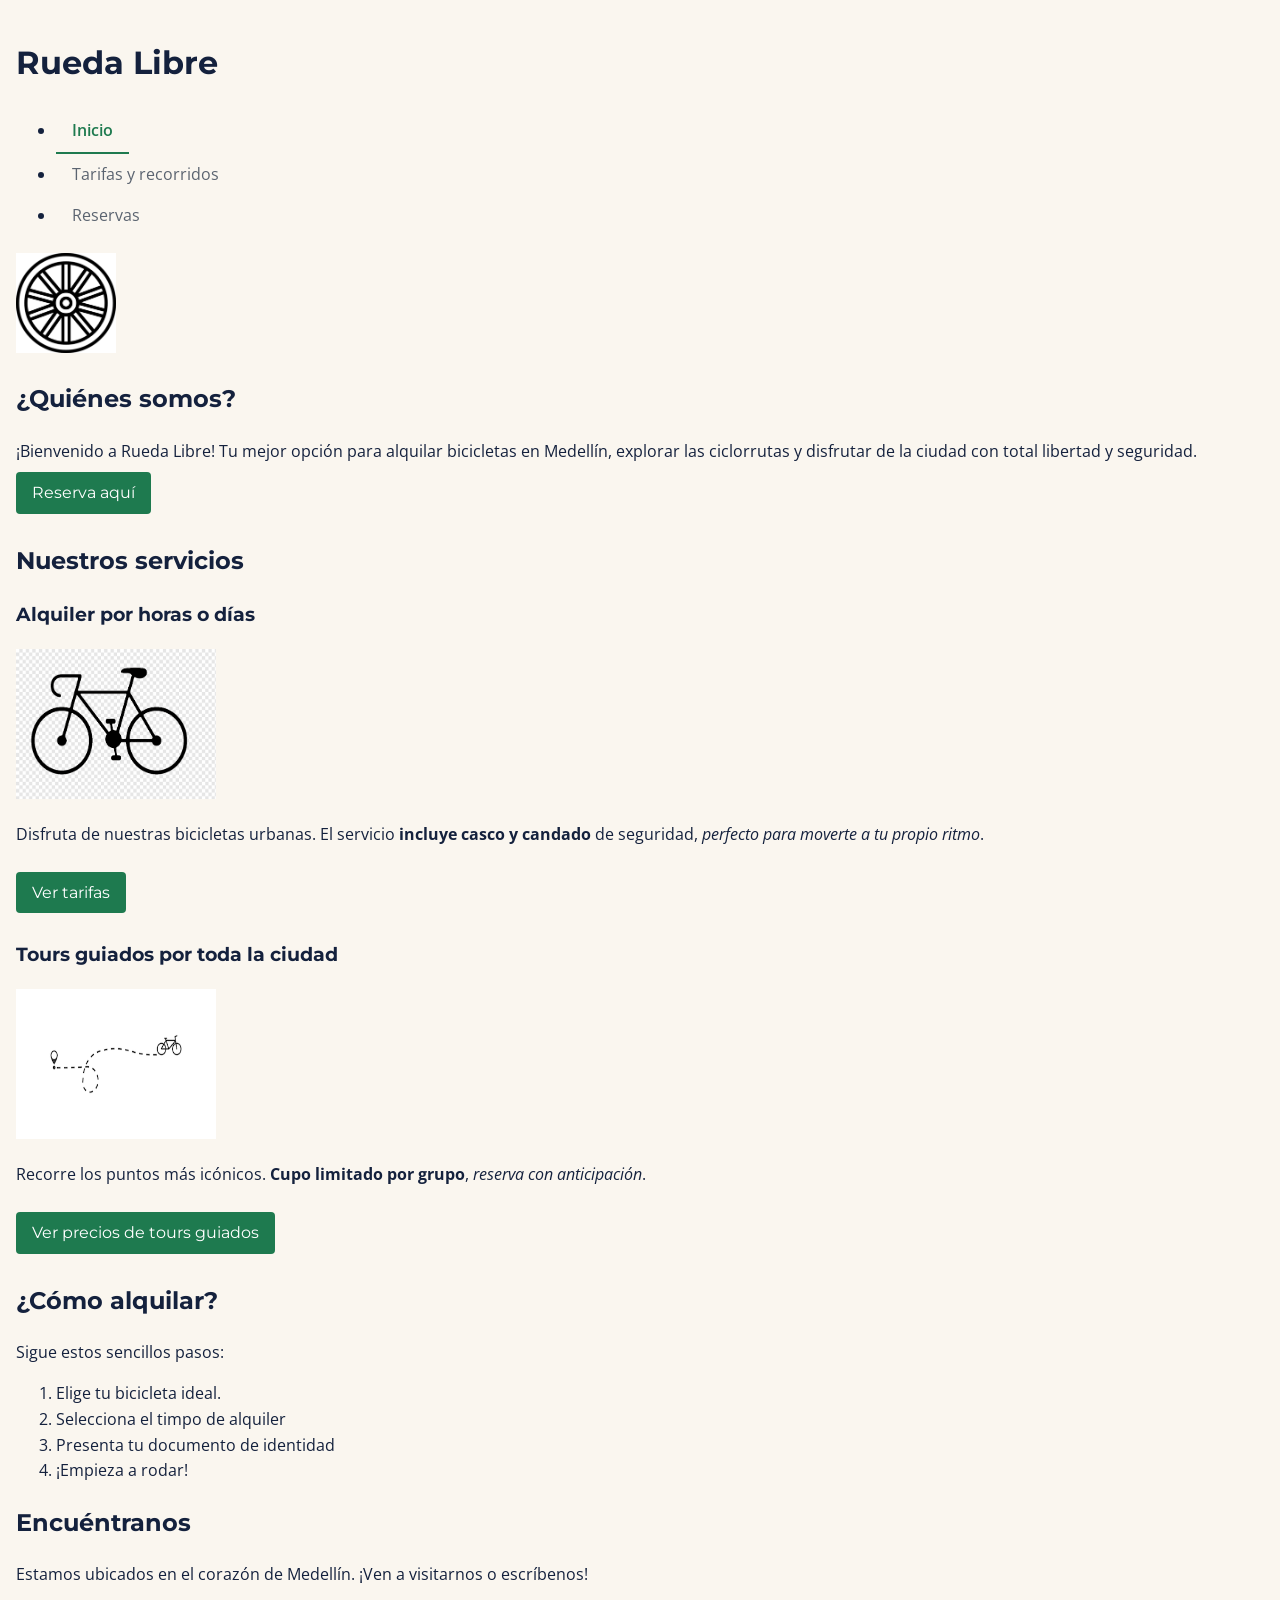
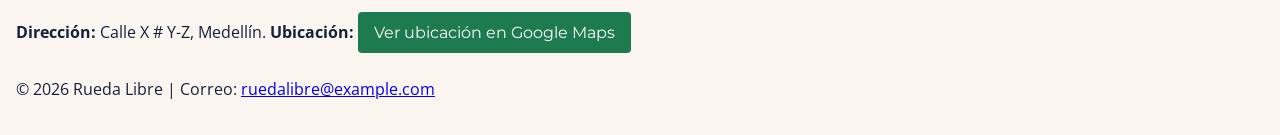
==== index.html @ a54a2e67 "Mini-Reto 10 finalizado: menú activo, botones CTA y accesibilidad por teclado" ====
<!DOCTYPE html>
<html lang="es">
<head>
    <meta charset="UTF-8">
    <meta name="viewport" content="width=device-width, initial-scale=1.0">
    <link rel="icon" type="image/png" href="img/logo.png">
    <title>Rueda Libre | Alquiler de bicicletas en Medellín</title>
    <!-- Google Fonts preconnect -->
<link rel="preconnect" href="https://fonts.googleapis.com">
<link rel="preconnect" href="https://fonts.gstatic.com" crossorigin>
<!-- Importación de Montserrat (700) y Open Sans (400, 600) -->
<link href="https://fonts.googleapis.com/css2?family=Montserrat:wght@700&family=Open+Sans:wght@400;600&display=swap" rel="stylesheet">
<link rel="stylesheet" href="css/styles.css">
</head>
<body>
    <header> 
    <h1>Rueda Libre</h1>
        <nav> 
            <ul id="menu">
                <li><a href="index.html" class="activo">Inicio</a></li>
                <li><a href="paginas/tarifas.html">Tarifas y recorridos</a></li>
                <li><a href="paginas/reservas.html">Reservas</a></li>   
            </ul>
        </nav>
    <img src="img/logo.png" alt="Logo de Rueda 
    Libre" width="100" height="100">
    </header>
    <main>
        <section>
        <h2> ¿Quiénes somos?
        </h2>
    <p>¡Bienvenido a Rueda Libre! Tu mejor opción para
        alquilar bicicletas en Medellín, explorar las 
        ciclorrutas y disfrutar de la ciudad con total 
        libertad y seguridad. <a href="paginas/reservas.html" 
        class="btn-cta">Reserva aquí</a>
    </p>
        </section>
    <section>   
        <h2>   
        Nuestros servicios
        </h2>
        <article>
            <h3>Alquiler por horas o días</h3>
            <img src="img/bici.png" alt="Bicicleta de 
        alquiler minimalista" width="200" height="150">
            <p>Disfruta de nuestras bicicletas urbanas. El servicio <strong>
                incluye casco y candado</strong> de seguridad, <em>perfecto 
                para moverte a tu propio ritmo</em>.</p> 
                <a href="paginas/tarifas.html" class="btn-cta">
                    Ver tarifas</a>
        </article>
        <article>
            <h3>Tours guiados por toda la ciudad</h3>
            <img src="img/ruta.png" alt="Tour guiado por 
            Medellín" width="200" height="150">
            <p>Recorre los puntos más icónicos. <strong>Cupo limitado por 
                grupo</strong>, <em>reserva con anticipación</em>.</p>
                <a href="paginas/tarifas.html#recorridos" class="btn-cta">
                    Ver precios de tours guiados</a>
        </article>

    </section>
    <section>
        <h2>¿Cómo alquilar?</h2>
        <p>Sigue estos sencillos pasos:</p>
        <ol>
            <li>Elige tu bicicleta ideal.</li>
            <li>Selecciona el timpo de alquiler</li>
            <li>Presenta tu documento de identidad</li>
            <li>¡Empieza a rodar!</li>
        </ol>        
          
    </section>
    <section id="encuentranos">
        <h2>Encuéntranos</h2>
        <p>Estamos ubicados en el corazón de Medellín.
             ¡Ven a visitarnos o escríbenos!</p>
            <p> 
                <strong>Dirección:</strong> Calle X # Y-Z, Medellín. 
                <strong>Ubicación:</strong>
                <a href ="https://maps.google.com" target="_blank"
                 rel="noopener noreferrer" class="btn-cta">
                Ver ubicación en Google Maps
                </a>
            </p>
               
    </section>
    </main>
        <footer>
    <p>&copy; 2026 Rueda Libre | Correo: <a href="mailto:ruedalibre@example.com">
        ruedalibre@example.com</a></p>
</footer>
    </body>

</html>
---- css/styles.css ----
/* ========================================== */
/* VARIABLES GLOBALES Y PALETA DE MARCA       */
/* ========================================== */
:root {
    /* 1. Colores oficiales de la marca */ 
    --color-verde: #1E7A4F;
    --color-naranja: #F39A2B;
    --color-azul: #14213D;
    --color-crema: #FAF6EF;
    --color-gris: #5B6470;

    /* 2. Tipografías con fuentes de respaldo */
    --font-titulo: 'Montserrat', sans-serif;
    --font-texto: 'Open Sans', sans-serif;

    /* 3. Escala de espaciado en rem */
    --espacio-sm: 0.5rem;   /* 8px aprox */
    --espacio-md: 1rem;     /* 16px aprox */
    --espacio-lg: 2rem;     /* 32px aprox */
} 

/* ========================================== */
/* ESTILOS BASE Y HERENCIA                    */
/* ========================================== */

body {
    background-color: var(--color-crema);
    color: var(--color-azul);
    font-family: var(--font-texto);
    margin: 0;
    padding: var(--espacio-md);
    line-height: 1.6;
}

/* Selector agrupado para aplicar la fuente de títulos a todos los encabezados */
h1, h2, h3, h4, h5, h6 {
    font-family: var(--font-titulo);
    color: var(--color-azul);
}

#menu a {
    color: var(--color-gris);
    text-decoration: none;
    padding: var(--espacio-sm) var(--espacio-md);
    display: inline-block;
    transition: color 0.3s ease;
}

#menu a.activo {
    color: var(--color-verde);
    font-weight: 600;
    border-bottom: 2px solid var(--color-verde);
} 

#menu a:hover,
#menu a:focus {
    color: var(--color-verde);
    outline: none; 
    text-decoration: underline;
}

#menu a:focus {
    background-color: rgba(30, 122, 79, 0.1); /* Sutil fondo verde translúcido */
    border-radius: 4px;
}

.btn-cta {
    background-color: var(--color-verde);
    color: #FFFFFF;
    padding: var(--espacio-sm) var(--espacio-md);
    border-radius: 4px;
    display: inline-block;
    text-decoration: none;
    font-family: var(--font-titulo);
    transition: background-color 0.3s ease;
    margin-top: var(--espacio-sm);
    margin-bottom: var(--espacio-sm);
}

.btn-cta:hover,
.btn-cta:focus {
    background-color: #155d3c; /* Tono más oscuro aprobado por contraste */
    outline: 3px solid var(--color-naranja); /* Indicador de foco claro para accesibilidad */
}

input:focus,
select:focus,
textarea:focus {
    outline: 3px solid var(--color-verde);
    background-color: #FFFFFF;
    border-color: var(--color-verde);
}
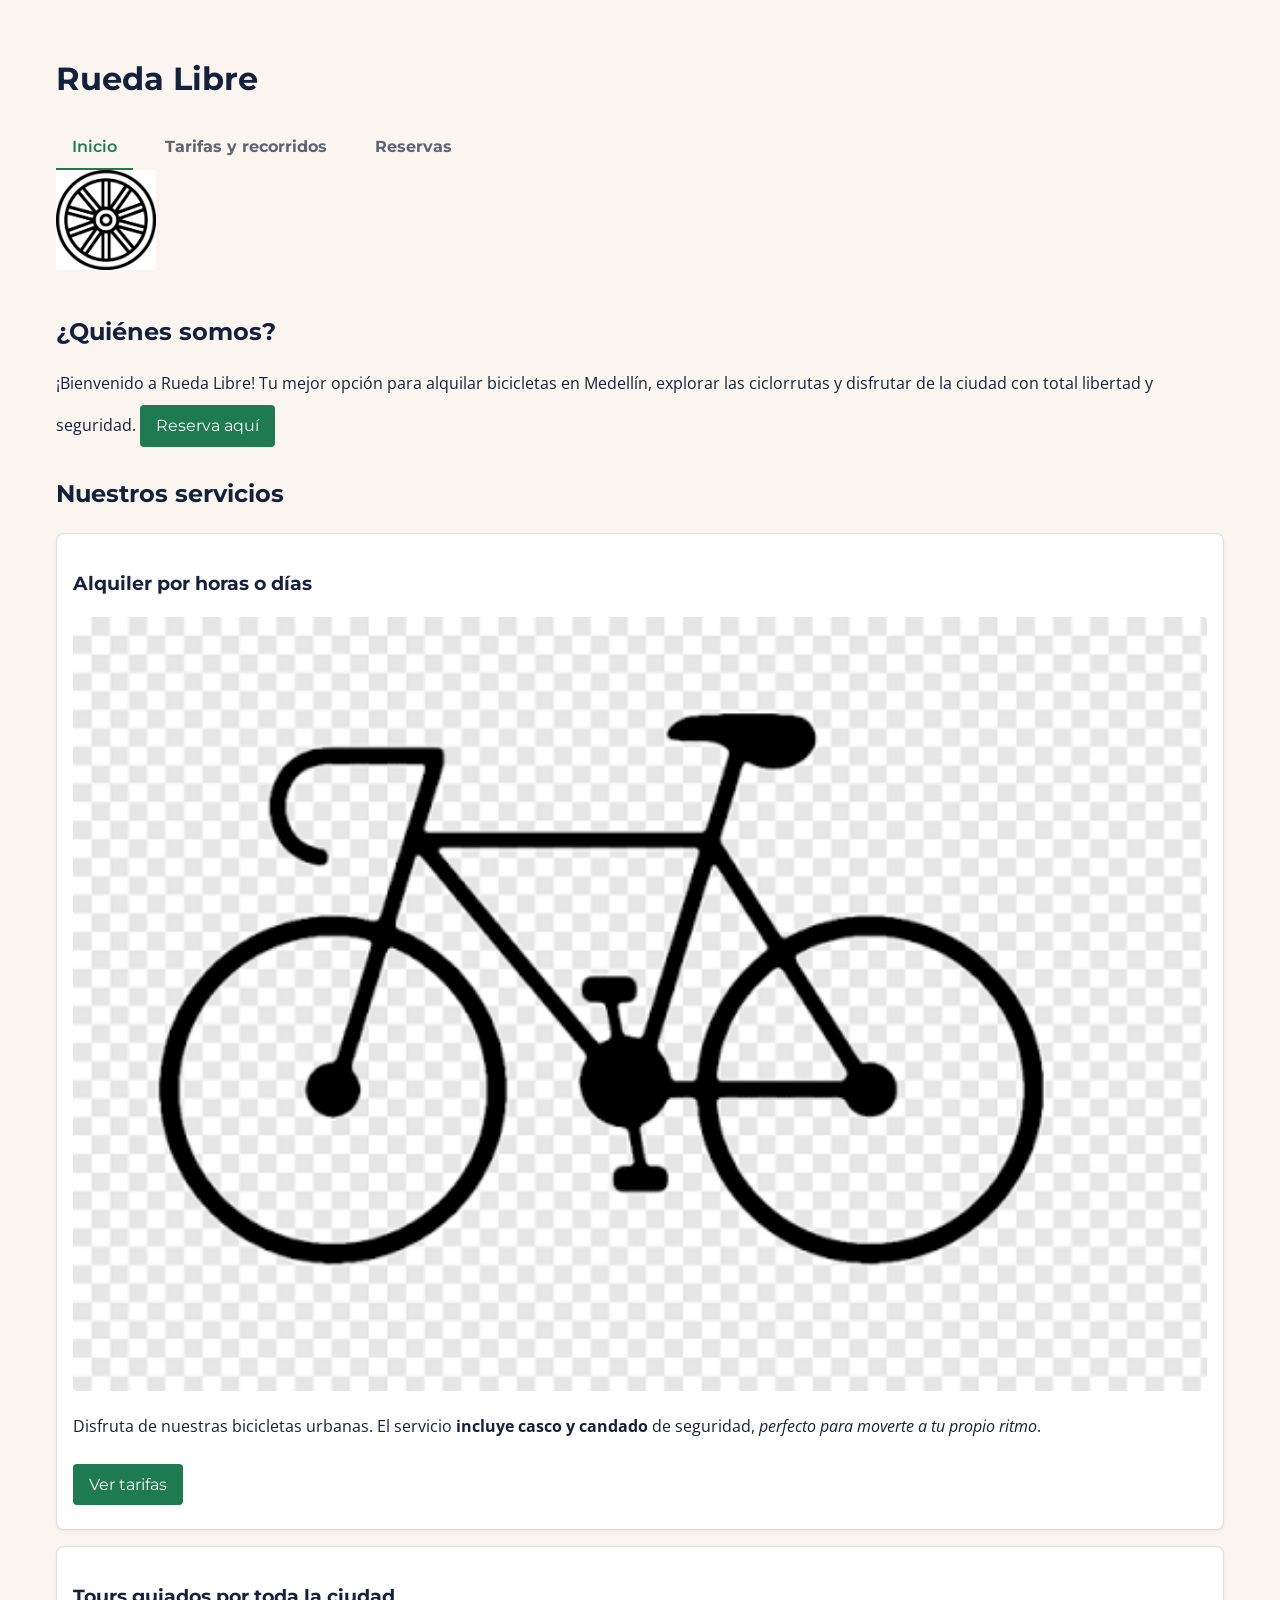
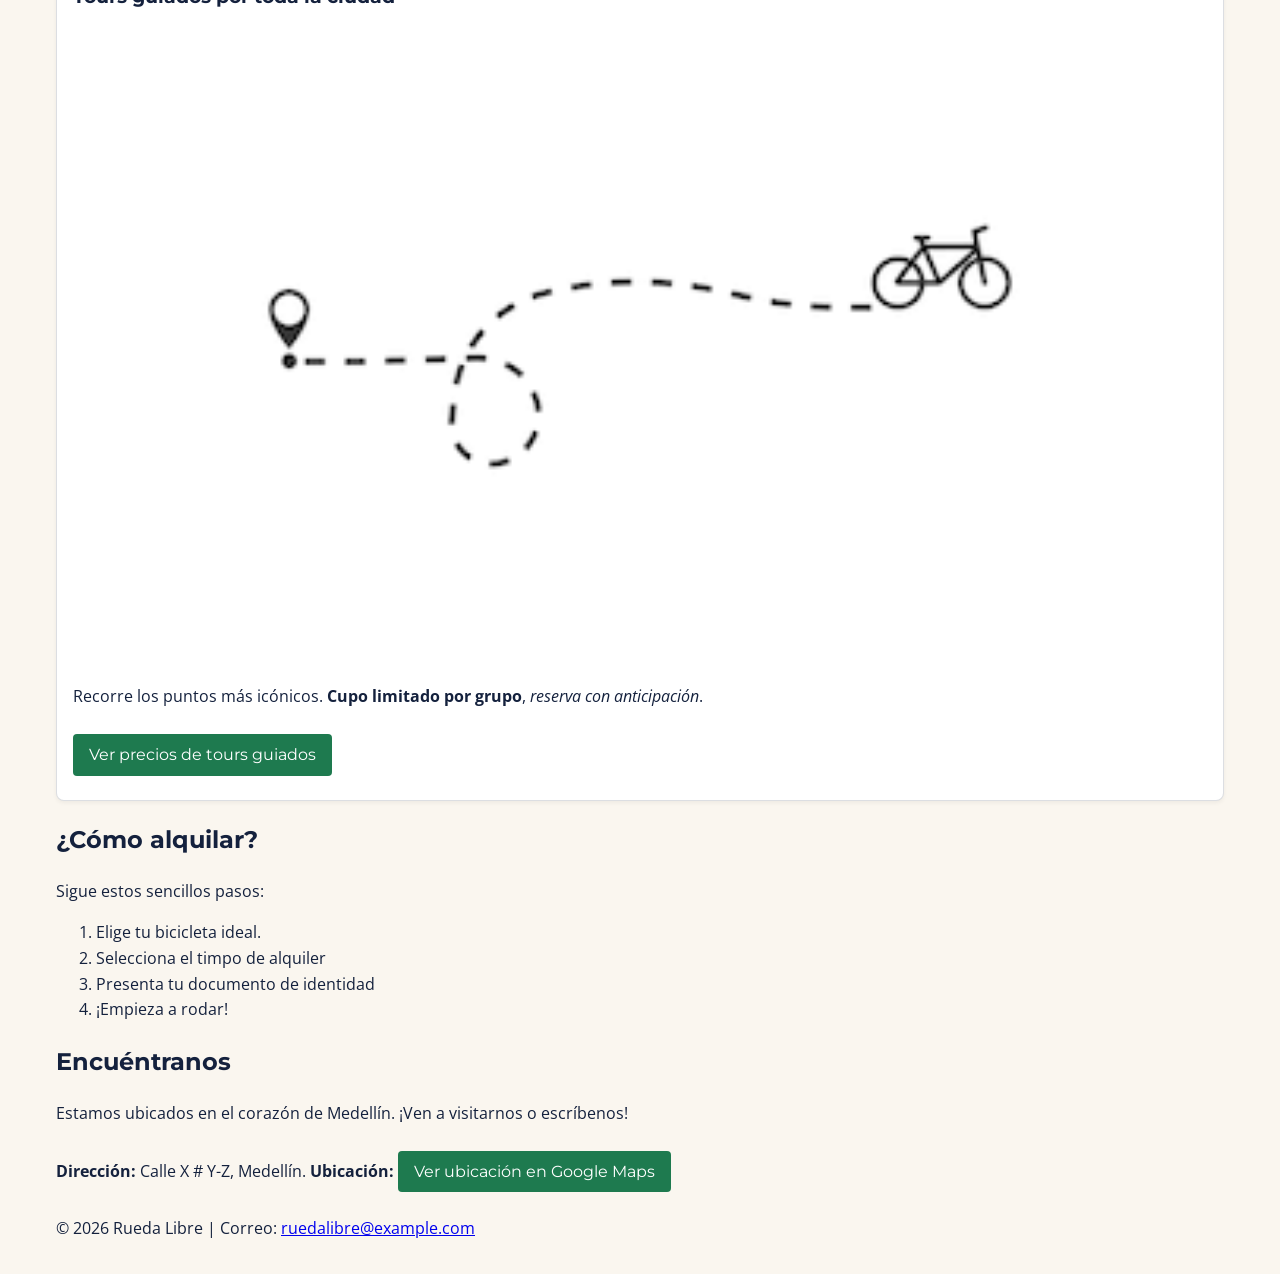
==== commit cf4349fc: "Finalizar Mini-Reto 11: box-sizing, tarjetas, tablas, formulario y menú" ====
--- a/index.html
+++ b/index.html
@@ -22,9 +22,11 @@
                 <li><a href="paginas/reservas.html">Reservas</a></li>   
             </ul>
         </nav>
+
     <img src="img/logo.png" alt="Logo de Rueda 
     Libre" width="100" height="100">
     </header>
+    
     <main>
         <section>
         <h2> ¿Quiénes somos?
@@ -35,12 +37,13 @@
         libertad y seguridad. <a href="paginas/reservas.html" 
         class="btn-cta">Reserva aquí</a>
     </p>
-        </section>
-    <section>   
+       </section>
+    
+       <section>   
         <h2>   
         Nuestros servicios
         </h2>
-        <article>
+        <article class="tarjeta-servicio">
             <h3>Alquiler por horas o días</h3>
             <img src="img/bici.png" alt="Bicicleta de 
         alquiler minimalista" width="200" height="150">
@@ -50,7 +53,8 @@
                 <a href="paginas/tarifas.html" class="btn-cta">
                     Ver tarifas</a>
         </article>
-        <article>
+        
+        <article class="tarjeta-servicio">
             <h3>Tours guiados por toda la ciudad</h3>
             <img src="img/ruta.png" alt="Tour guiado por 
             Medellín" width="200" height="150">
--- a/css/styles.css
+++ b/css/styles.css
@@ -1,6 +1,4 @@
-/* ========================================== */
-/* VARIABLES GLOBALES Y PALETA DE MARCA       */
-/* ========================================== */
+
 :root {
     /* 1. Colores oficiales de la marca */ 
     --color-verde: #1E7A4F;
@@ -23,6 +21,27 @@
 /* ESTILOS BASE Y HERENCIA                    */
 /* ========================================== */
 
+*, *::before, *::after {
+    box-sizing: border-box;
+}
+
+
+header, 
+main, 
+footer {
+    max-width: 75rem;       /* Ancho máximo de 1200px */
+    margin-left: auto;      /* Margen automático a la izquierda */
+    margin-right: auto;     /* Margen automático a la derecha */
+    padding-left: var(--espacio-md);
+    padding-right: var(--espacio-md);
+}
+
+header {
+
+    padding-top: var(--espacio-md);
+    padding-bottom: var(--espacio-md);
+}
+
 body {
     background-color: var(--color-crema);
     color: var(--color-azul);
@@ -32,6 +51,21 @@
     line-height: 1.6;
 }
 
+nav ul {
+    list-style: none;     /* Elimina los puntos o viñetas de la lista */
+    padding: 0;           /* Remueve el relleno predeterminado del navegador */
+    margin: 0;            /* Remueve los márgenes predeterminados */
+    display: flex;        /* Convierte el contenedor en una caja flexible (en fila) */
+    gap: var(--espacio-md); /* Crea una separación automática y limpia entre cada opción */
+}
+
+nav a {
+    text-decoration: none; /* Elimina la línea subrayada de los enlaces */
+    color: var(--color-principal); /* Usa el color principal de la marca */
+    font-family: var(--font-titulo);
+    font-weight: bold;
+}
+
 /* Selector agrupado para aplicar la fuente de títulos a todos los encabezados */
 h1, h2, h3, h4, h5, h6 {
     font-family: var(--font-titulo);
@@ -64,6 +98,81 @@
     border-radius: 4px;
 }
 
+.tarjeta-servicio {
+    background-color: #FFFFFF;
+    border: 1px solid rgba(20, 33, 61, 0.15);
+    border-radius: 8px;
+    padding: var(--espacio-md);
+    margin-bottom: var(--espacio-md);
+    box-shadow: 0 2px 4px rgba(0, 0, 0, 0.05);
+
+}
+
+.tarjeta-servicio img {
+    width: 100%;
+    height: auto;
+    border-radius: 4px;
+}
+
+table {
+    width: 100%;
+    border-collapse: collapse; 
+    margin-top: var(--espacio-md);
+    margin-bottom: var(--espacio-md);
+}
+
+th, td {
+    padding: var(--espacio-sm) var(--espacio-md); /* Relleno interno para que el texto no respire pegado */
+    border: 1px solid rgba(20, 33, 61, 0.2); /* Borde sutil y elegante en cada celda */
+    text-align: left; /* Alinea el texto a la izquierda para facilitar la lectura */
+}
+
+th {
+    background-color: var(--color-verde); /* Fondo con el color institucional de la marca */
+    color: #FFFFFF; /* Texto blanco para garantizar un contraste perfecto y accesible */
+    font-family: var(--font-titulo); /* Usa la tipografía de títulos */
+}
+
+.grupo-formulario, 
+form div {
+    margin-bottom: var(--espacio-md);
+}
+
+label {
+    display: block;
+    margin-bottom: var(--espacio-sm);
+    font-family: var(--font-titulo);
+    font-weight: bold;
+    color: var(--color-gris);
+}
+
+input[type="text"],
+input[type="email"],
+input[type="date"],
+input[type="tel"],
+select,
+textarea {
+    width: 100%;
+    padding: var(--espacio-sm);
+    border: 1px solid rgba(20, 33, 61, 0.2);
+    border-radius: 4px;
+    font-family: inherit;
+    font-size: 1rem;
+    background-color: #FFFFFF;
+}
+
+form button,
+form input[type="submit"] {
+    padding: var(--espacio-md) var(--espacio-lg);
+    background-color: var(--color-verde);
+    color: #FFFFFF;
+    border: none;
+    border-radius: 4px;
+    cursor: pointer;
+    font-size: 1rem;
+    font-family: var(--font-titulo);
+}
+
 .btn-cta {
     background-color: var(--color-verde);
     color: #FFFFFF;
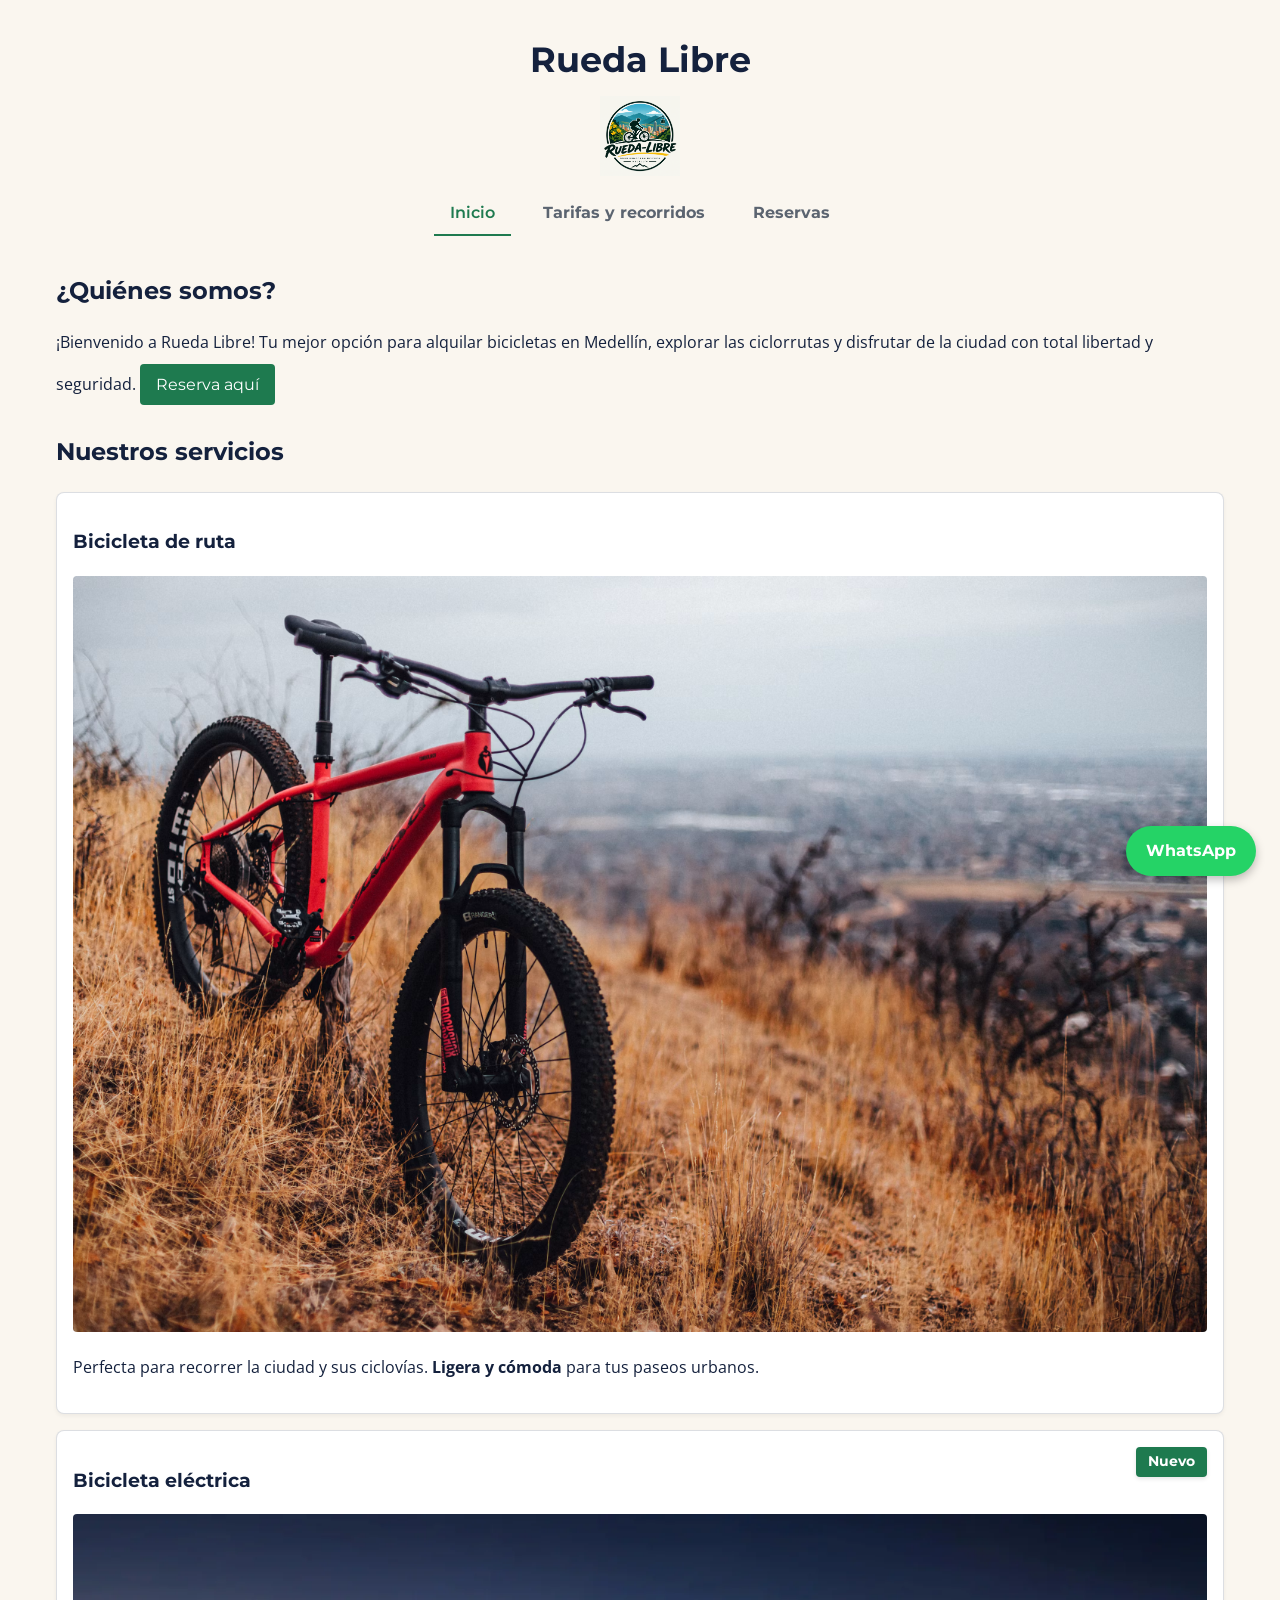
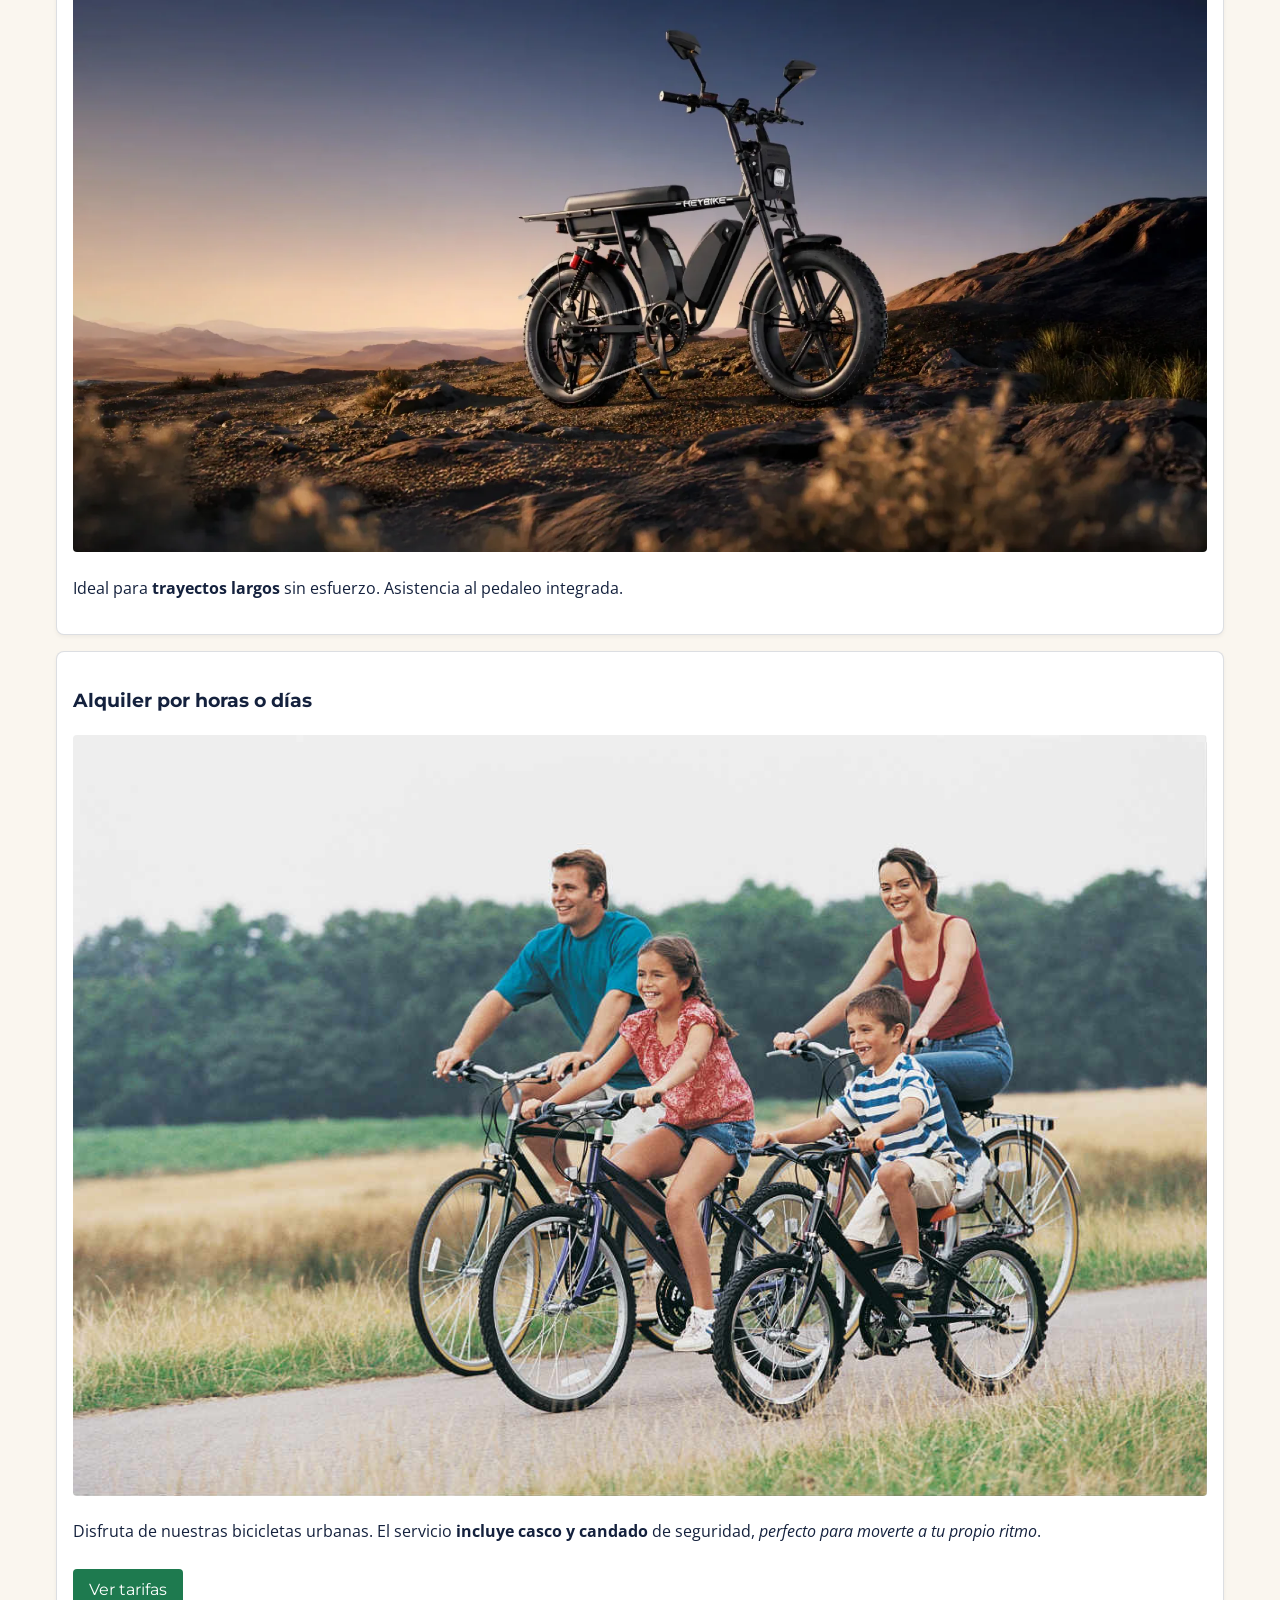
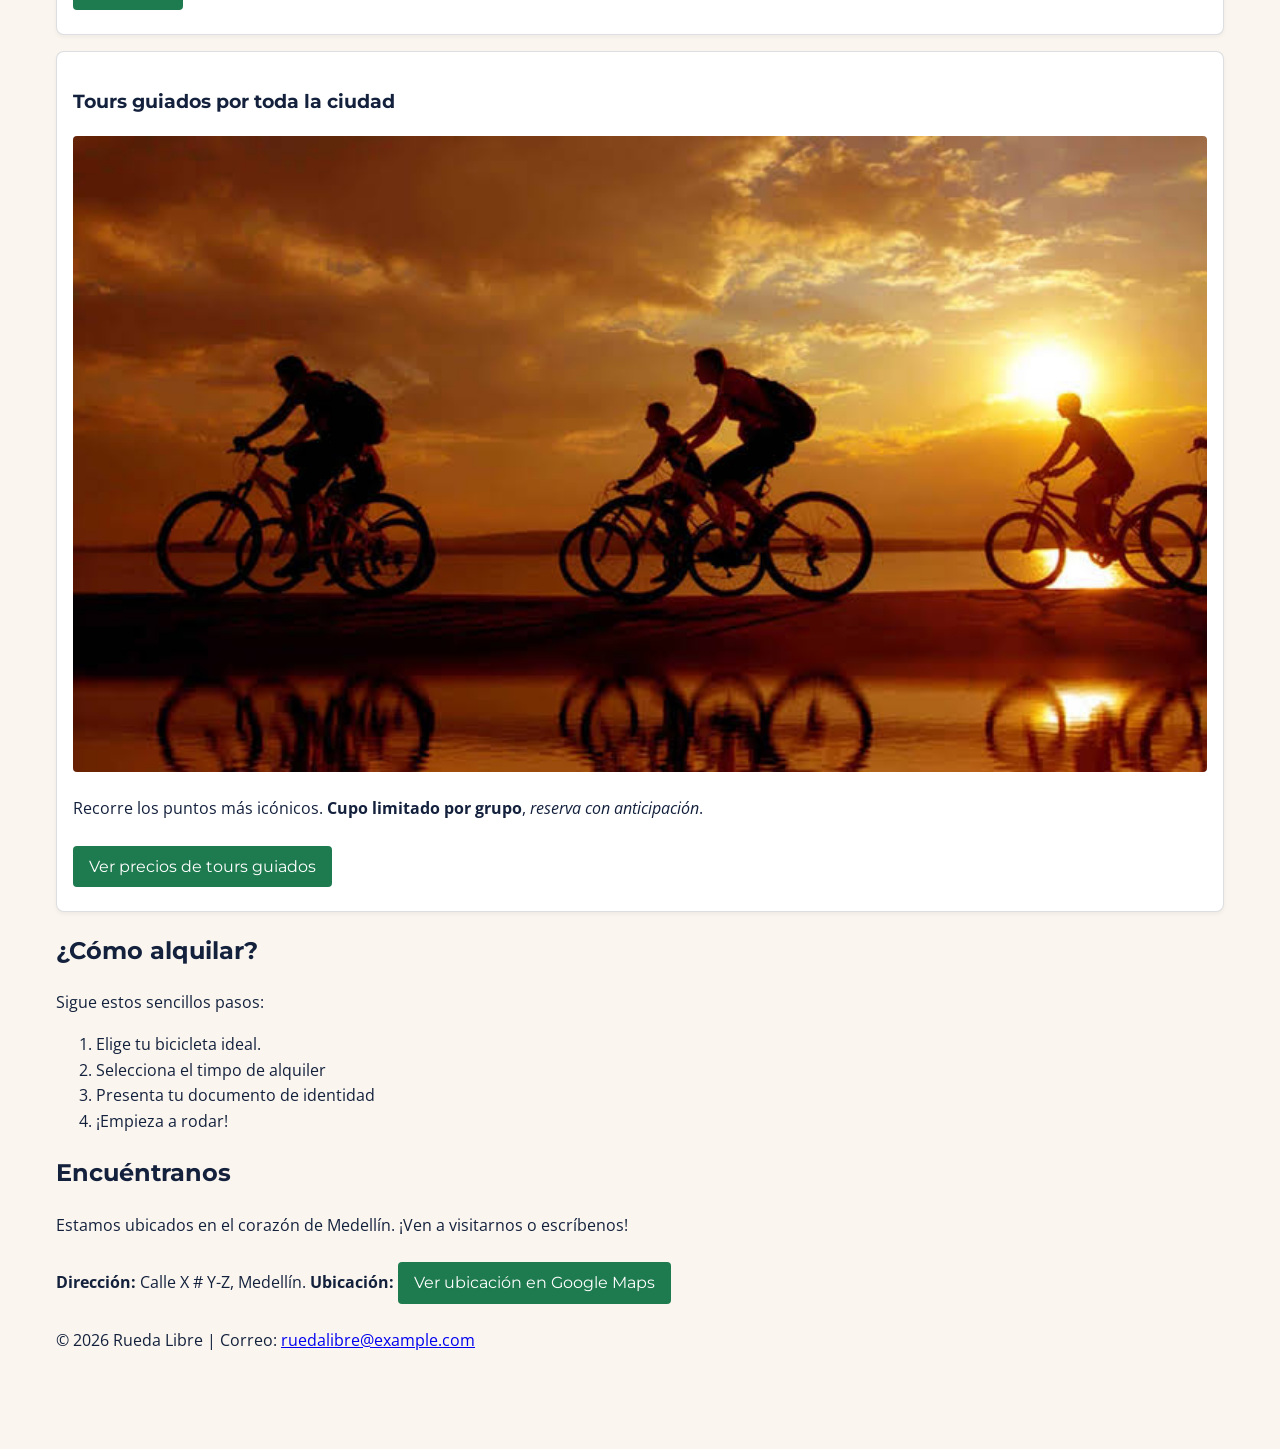
==== commit dbcea870: "Lanzamiento v1.0: implementacion de posicionamiento absolute (etiqueta nuevo) y fixed (whatsapp)" ====
--- a/index.html
+++ b/index.html
@@ -14,7 +14,12 @@
 </head>
 <body>
     <header> 
+        <div class="logo-marca">
     <h1>Rueda Libre</h1>
+      <img src="img/logo.png" alt="Logo de Rueda 
+    Libre" width="100" height="100" class ="img-logo">
+        </div>
+
         <nav> 
             <ul id="menu">
                 <li><a href="index.html" class="activo">Inicio</a></li>
@@ -23,8 +28,7 @@
             </ul>
         </nav>
 
-    <img src="img/logo.png" alt="Logo de Rueda 
-    Libre" width="100" height="100">
+  
     </header>
     
     <main>
@@ -43,9 +47,32 @@
         <h2>   
         Nuestros servicios
         </h2>
+      
+        <article class="tarjeta-servicio">
+            <h3>Bicicleta de ruta</h3>
+            <img src="img/bici-tradicional.avif"
+                alt="Bicicleta de ruta" width="200" height="150">
+            <p>Perfecta para recorrer la ciudad y sus
+                 ciclovías. <strong>Ligera y cómoda</strong> para
+                  tus paseos urbanos.</p>
+        </article>
+
+        <article class="tarjeta-servicio tarjeta-destacada"> 
+            <span>
+                <span 
+                class="etiqueta-nuevo">Nuevo
+                </span>
+            </span>
+            <h3>Bicicleta eléctrica</h3>
+            <img src="img/bici-electrica.webp"
+            alt="Bicicleta eléctrica" width="200" height="150">
+            <p>Ideal para <strong>trayectos largos</strong> sin esfuerzo.
+                 Asistencia al pedaleo integrada.</p>
+        </article>
+
         <article class="tarjeta-servicio">
             <h3>Alquiler por horas o días</h3>
-            <img src="img/bici.png" alt="Bicicleta de 
+            <img src="img/bici-family.jpg" alt="Bicicleta de 
         alquiler minimalista" width="200" height="150">
             <p>Disfruta de nuestras bicicletas urbanas. El servicio <strong>
                 incluye casco y candado</strong> de seguridad, <em>perfecto 
@@ -53,10 +80,10 @@
                 <a href="paginas/tarifas.html" class="btn-cta">
                     Ver tarifas</a>
         </article>
-        
+
         <article class="tarjeta-servicio">
             <h3>Tours guiados por toda la ciudad</h3>
-            <img src="img/ruta.png" alt="Tour guiado por 
+            <img src="img/guia.jpeg" alt="Tour guiado por 
             Medellín" width="200" height="150">
             <p>Recorre los puntos más icónicos. <strong>Cupo limitado por 
                 grupo</strong>, <em>reserva con anticipación</em>.</p>
@@ -95,6 +122,8 @@
     <p>&copy; 2026 Rueda Libre | Correo: <a href="mailto:ruedalibre@example.com">
         ruedalibre@example.com</a></p>
 </footer>
+<a href="https://wa.me/573000000000" class="btn-whatsapp" target="_blank" 
+rel="noopener noreferrer">WhatsApp</a>
     </body>
 
 </html>
--- a/css/styles.css
+++ b/css/styles.css
@@ -1,45 +1,28 @@
 
+/* ========================================== */
+/* 1. VARIABLES Y CONFIGURACIÓN GLOBAL        */
+/* ========================================== */
 :root {
-    /* 1. Colores oficiales de la marca */ 
+    /* Colores oficiales de la marca */ 
     --color-verde: #1E7A4F;
     --color-naranja: #F39A2B;
     --color-azul: #14213D;
     --color-crema: #FAF6EF;
     --color-gris: #5B6470;
 
-    /* 2. Tipografías con fuentes de respaldo */
+    /* Tipografías con fuentes de respaldo */
     --font-titulo: 'Montserrat', sans-serif;
     --font-texto: 'Open Sans', sans-serif;
 
-    /* 3. Escala de espaciado en rem */
+    /* Escala de espaciado en rem */
     --espacio-sm: 0.5rem;   /* 8px aprox */
-    --espacio-md: 1rem;     /* 16px aprox */
-    --espacio-lg: 2rem;     /* 32px aprox */
+    --espacio-md: 1.0rem;   /* 16px aprox */
+    --espacio-lg: 2.0rem;   /* 32px aprox */
 } 
 
-/* ========================================== */
-/* ESTILOS BASE Y HERENCIA                    */
-/* ========================================== */
-
+/* Reset universal para un cálculo de caja predecible */
 *, *::before, *::after {
     box-sizing: border-box;
-}
-
-
-header, 
-main, 
-footer {
-    max-width: 75rem;       /* Ancho máximo de 1200px */
-    margin-left: auto;      /* Margen automático a la izquierda */
-    margin-right: auto;     /* Margen automático a la derecha */
-    padding-left: var(--espacio-md);
-    padding-right: var(--espacio-md);
-}
-
-header {
-
-    padding-top: var(--espacio-md);
-    padding-bottom: var(--espacio-md);
 }
 
 body {
@@ -49,34 +32,79 @@
     margin: 0;
     padding: var(--espacio-md);
     line-height: 1.6;
-}
-
+    padding-bottom: 5rem; /* Espacio inferior para evitar que el botón de WhatsApp tape el contenido */
+}
+
+/* Selector agrupado para aplicar la tipografía de títulos a todos los encabezados */
+h1, h2, h3, h4, h5, h6 {
+    font-family: var(--font-titulo);
+    color: var(--color-azul);
+}
+
+
+/* ========================================== */
+/* 2. LAYOUT (Estructura general)             */
+/* ========================================== */
+header, 
+main, 
+footer {
+    max-width: 75rem;       /* Ancho máximo de contenedor (1200px) */
+    margin-left: auto;      /* Centrado horizontal automático */
+    margin-right: auto;     
+    padding-left: var(--espacio-md);
+    padding-right: var(--espacio-md);
+}
+
+header {
+    padding-top: var(--espacio-md);
+    padding-bottom: var(--espacio-md);
+}
+
+
+/* ========================================== */
+/* 3. NAVEGACIÓN Y ENCABEZADO                 */
+/* ========================================== */
+
+/* Contenedor del título y logo en columna y centrados */
+.logo-marca {
+    display: flex;
+    flex-direction: column; 
+    align-items: center;    
+    text-align: center;     
+    gap: var(--espacio-sm); 
+    margin-bottom: var(--espacio-md);
+}
+
+.img-logo {
+    width: 80px;  
+    height: auto;
+}
+
+.logo-marca h1 {
+    margin: 0;
+    font-size: 2.2rem;
+    color: var(--color-azul);
+    font-family: var(--font-titulo);
+}
+
+/* Estructura horizontal del menú */
 nav ul {
-    list-style: none;     /* Elimina los puntos o viñetas de la lista */
-    padding: 0;           /* Remueve el relleno predeterminado del navegador */
-    margin: 0;            /* Remueve los márgenes predeterminados */
-    display: flex;        /* Convierte el contenedor en una caja flexible (en fila) */
-    gap: var(--espacio-md); /* Crea una separación automática y limpia entre cada opción */
-}
-
-nav a {
-    text-decoration: none; /* Elimina la línea subrayada de los enlaces */
-    color: var(--color-principal); /* Usa el color principal de la marca */
-    font-family: var(--font-titulo);
-    font-weight: bold;
-}
-
-/* Selector agrupado para aplicar la fuente de títulos a todos los encabezados */
-h1, h2, h3, h4, h5, h6 {
-    font-family: var(--font-titulo);
-    color: var(--color-azul);
-}
-
+    list-style: none;     
+    padding: 0;           
+    margin: 0;            
+    display: flex;        
+    justify-content: center; 
+    gap: var(--espacio-md); 
+}
+
+/* Enlaces del menú principal */
 #menu a {
     color: var(--color-gris);
     text-decoration: none;
     padding: var(--espacio-sm) var(--espacio-md);
     display: inline-block;
+    font-family: var(--font-titulo);
+    font-weight: bold;
     transition: color 0.3s ease;
 }
 
@@ -94,10 +122,16 @@
 }
 
 #menu a:focus {
-    background-color: rgba(30, 122, 79, 0.1); /* Sutil fondo verde translúcido */
-    border-radius: 4px;
-}
-
+    background-color: rgba(30, 122, 79, 0.1); /* Fondo translúcido accesible al navegar con teclado */
+    border-radius: 4px;
+}
+
+
+/* ========================================== */
+/* 4. COMPONENTES (Tarjetas, Etiquetas, WhatsApp)*/
+/* ========================================== */
+
+/* Tarjetas de servicios estándar */
 .tarjeta-servicio {
     background-color: #FFFFFF;
     border: 1px solid rgba(20, 33, 61, 0.15);
@@ -105,7 +139,26 @@
     padding: var(--espacio-md);
     margin-bottom: var(--espacio-md);
     box-shadow: 0 2px 4px rgba(0, 0, 0, 0.05);
-
+}
+
+/* Tarjeta destacada: POSICIONAMIENTO RELATIVE (Sirve de ancla para elementos absolutos internos) */
+.tarjeta-destacada {
+    position: relative;
+}
+
+/* Etiqueta "Nuevo": POSICIONAMIENTO ABSOLUTE (Anclada a la esquina superior derecha sin alterar el flujo) */
+.etiqueta-nuevo {
+    position: absolute;
+    top: var(--espacio-md);
+    right: var(--espacio-md);
+    background-color: var(--color-verde);
+    color: #FFFFFF;
+    padding: 0.25rem 0.75rem;
+    font-size: 0.85rem;
+    font-weight: bold;
+    border-radius: 4px;
+    font-family: var(--font-titulo);
+    box-shadow: 0 2px 4px rgba(0,0,0,0.1);
 }
 
 .tarjeta-servicio img {
@@ -113,6 +166,34 @@
     height: auto;
     border-radius: 4px;
 }
+
+/* Botón flotante de WhatsApp: POSICIONAMIENTO FIXED (Permanente en la esquina inferior derecha) */
+.btn-whatsapp {
+    position: fixed;
+    bottom: 1.5rem;
+    right: 1.5rem;
+    background-color: #25D366; /* Color oficial de WhatsApp */
+    color: #FFFFFF;
+    padding: 0.75rem 1.25rem;
+    border-radius: 50px; /* Estilo píldora */
+    text-decoration: none;
+    font-family: var(--font-titulo);
+    font-weight: bold;
+    box-shadow: 0 4px 10px rgba(0, 0, 0, 0.25);
+    z-index: 1000; /* Asegura que flote por encima de cualquier otro elemento */
+    transition: background-color 0.3s ease;
+}
+
+.btn-whatsapp:hover,
+.btn-whatsapp:focus {
+    background-color: #1EBE5D;
+    outline: 3px solid var(--color-naranja);
+}
+
+
+/* ========================================== */
+/* 5. TABLAS Y FORMULARIOS                    */
+/* ========================================== */
 
 table {
     width: 100%;
@@ -122,15 +203,15 @@
 }
 
 th, td {
-    padding: var(--espacio-sm) var(--espacio-md); /* Relleno interno para que el texto no respire pegado */
-    border: 1px solid rgba(20, 33, 61, 0.2); /* Borde sutil y elegante en cada celda */
-    text-align: left; /* Alinea el texto a la izquierda para facilitar la lectura */
+    padding: var(--espacio-sm) var(--espacio-md); 
+    border: 1px solid rgba(20, 33, 61, 0.2); 
+    text-align: left; 
 }
 
 th {
-    background-color: var(--color-verde); /* Fondo con el color institucional de la marca */
-    color: #FFFFFF; /* Texto blanco para garantizar un contraste perfecto y accesible */
-    font-family: var(--font-titulo); /* Usa la tipografía de títulos */
+    background-color: var(--color-verde); 
+    color: #FFFFFF; 
+    font-family: var(--font-titulo); 
 }
 
 .grupo-formulario, 
@@ -146,6 +227,7 @@
     color: var(--color-gris);
 }
 
+/* Selector agrupado para estirar todos los campos del formulario al 100% */
 input[type="text"],
 input[type="email"],
 input[type="date"],
@@ -173,6 +255,7 @@
     font-family: var(--font-titulo);
 }
 
+/* Botón de llamada a la acción (CTA) general */
 .btn-cta {
     background-color: var(--color-verde);
     color: #FFFFFF;
@@ -188,15 +271,15 @@
 
 .btn-cta:hover,
 .btn-cta:focus {
-    background-color: #155d3c; /* Tono más oscuro aprobado por contraste */
-    outline: 3px solid var(--color-naranja); /* Indicador de foco claro para accesibilidad */
-}
-
+    background-color: #155d3c; 
+    outline: 3px solid var(--color-naranja); 
+}
+
+/* Estados de foco interactivos para campos de entrada y accesibilidad */
 input:focus,
 select:focus,
 textarea:focus {
     outline: 3px solid var(--color-verde);
     background-color: #FFFFFF;
     border-color: var(--color-verde);
-}
-
+}
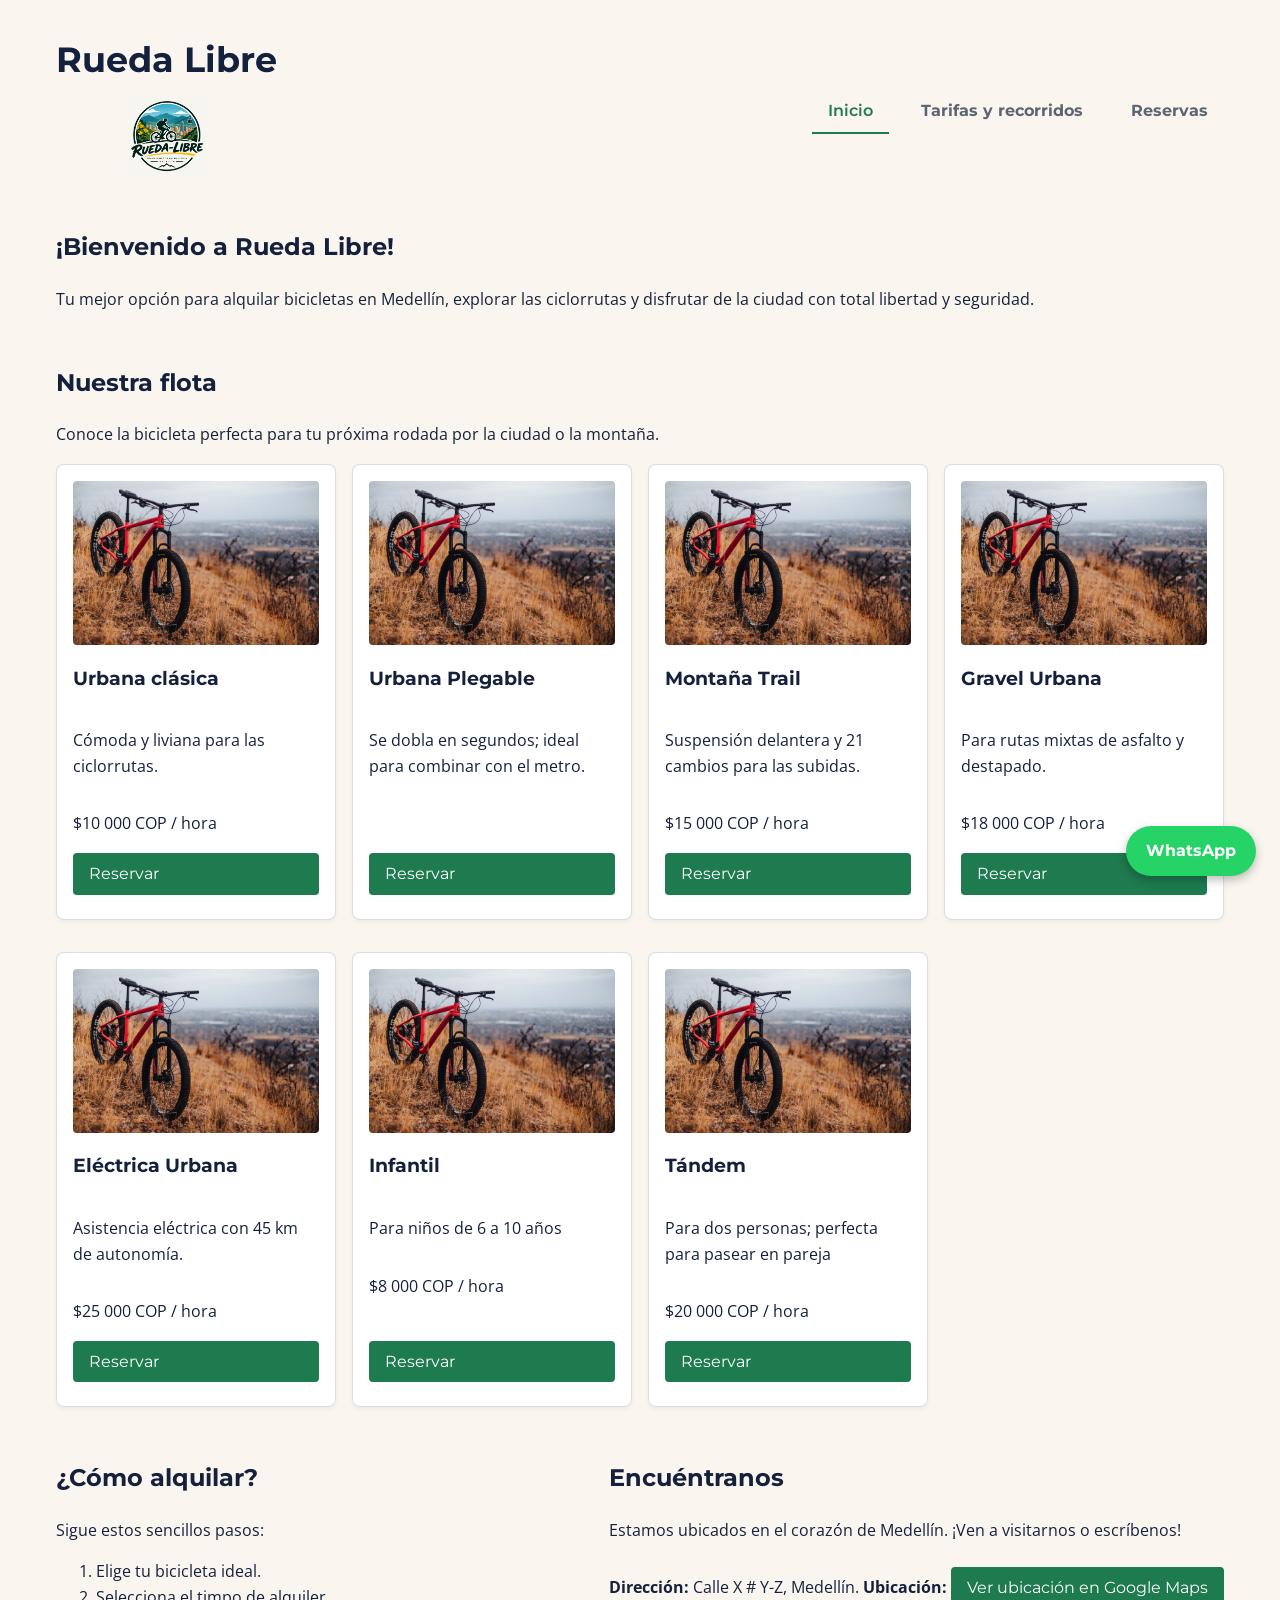
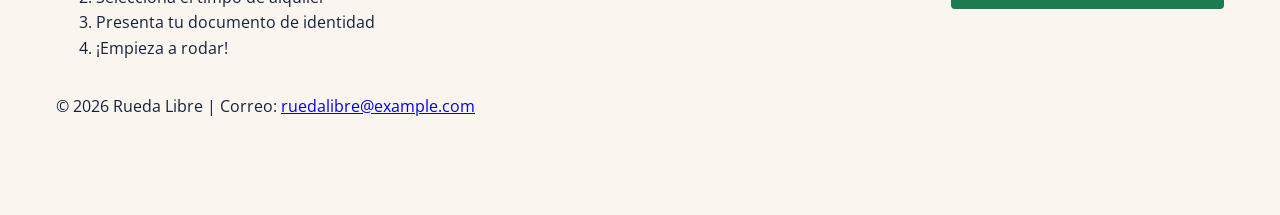
==== commit 671238ce: "Semana 2, dia 1, minireto 2" ====
--- a/index.html
+++ b/index.html
@@ -1,3 +1,20 @@
+<!--1. Configuración inicial y metadatos (<!DOCTYPE>, <html>, <head>)
+
+        <!DOCTYPE html>: Le indica al navegador que el documento utiliza HTML5 moderno.
+
+        <html lang="es">: Etiqueta raíz que encierra toda la página web y define el idioma español (es).
+
+        <head>: Contiene la "meta-información" invisible para el usuario (configuración, título de pestaña, fuentes e iconos).
+
+        <meta charset="UTF-8">: Define la codificación de caracteres para soportar tildes y eñes correctamente.
+
+        <meta name="viewport" ...>: Configura la escala para que la página sea responsiva en dispositivos móviles.
+
+        <link rel="icon" ...>: Define el favicon (icono de la pestaña).
+
+        <title>: Muestra el título de la página en la pestaña del navegador.
+
+        <link rel="preconnect"> y <link rel="stylesheet">: Conectan fuentes externas de Google Fonts y vinculan nuestra hoja de estilos CSS (css/styles.css). -->
 <!DOCTYPE html>
 <html lang="es">
 <head>
@@ -9,10 +26,30 @@
 <link rel="preconnect" href="https://fonts.googleapis.com">
 <link rel="preconnect" href="https://fonts.gstatic.com" crossorigin>
 <!-- Importación de Montserrat (700) y Open Sans (400, 600) -->
-<link href="https://fonts.googleapis.com/css2?family=Montserrat:wght@700&family=Open+Sans:wght@400;600&display=swap" rel="stylesheet">
+<link href="https://fonts.googleapis.com/css2?family=Montserrat:wght@700&family=Open+Sans:wght@400;600&display=swap"
+ rel="stylesheet">
 <link rel="stylesheet" href="css/styles.css">
 </head>
-<body>
+
+<!--2. Cabecera y Navegación (<body>, <header>, <div>, <h1>, <nav>, <ul>, <li>, <a>)
+
+        <body>: Contiene todo el contenido visible de la página web.
+
+        <header>: Etiqueta semántica para la cabecera principal del sitio.
+
+        <div>: Contenedor genérico en bloque utilizado aquí (.logo-marca) para agrupar y posicionar el título y el logo.
+
+        <h1>: Encabezado principal de nivel 1 (el título más importante de la página).
+
+        <img src="..." alt="...">: Inserta una imagen con su ruta y su texto alternativo obligatorio (alt) para accesibilidad.
+
+        <nav>: Etiqueta semántica destinada específicamente a las barras de navegación.
+
+        <ul> y <li>: Lista desordenada y elementos de lista para estructurar los ítems del menú.
+
+        <a href="...">: Etiqueta de hipervínculo (ancla) para navegar a otras páginas o secciones.-->
+
+            <body>
     <header> 
         <div class="logo-marca">
     <h1>Rueda Libre</h1>
@@ -30,67 +67,120 @@
 
   
     </header>
-    
-    <main>
+
+    <!--3. Contenido Principal (<main>, <section>, <article>, <p>, <strong>, <em>, <ol>)
+
+        <main>: Etiqueta semántica que envuelve el contenido central y exclusivo de la página.
+
+        <section>: Define secciones temáticas o bloques de contenido agrupados.
+
+        <h2>: Encabezado de nivel 2 para los títulos de cada sección.
+
+        <p>: Define un párrafo de texto.
+
+        <article>: Etiqueta semántica para contenidos independientes o autónomos (ideal para las tarjetas de servicios).
+
+        <strong>: Etiqueta de texto en negrita con peso semántico (importancia).
+
+        <em>: Etiqueta de texto en cursiva con énfasis semántico.
+
+        <ol>: Lista ordenada (numérica), utilizada en los pasos de alquiler.-->
+        
+        <main>
         <section>
-        <h2> ¿Quiénes somos?
-        </h2>
-    <p>¡Bienvenido a Rueda Libre! Tu mejor opción para
+        <h2>¡Bienvenido a Rueda Libre!</h2>
+    <p>Tu mejor opción para
         alquilar bicicletas en Medellín, explorar las 
         ciclorrutas y disfrutar de la ciudad con total 
-        libertad y seguridad. <a href="paginas/reservas.html" 
-        class="btn-cta">Reserva aquí</a>
+        libertad y seguridad. 
     </p>
        </section>
     
-       <section>   
+       <section id="flota">   
         <h2>   
-        Nuestros servicios
+        Nuestra flota
         </h2>
+      <p>
+        Conoce la bicicleta perfecta para tu próxima rodada por la ciudad o la montaña.
+      </p>
+
+
+      <!--Contenedor padre de la cuadricula-->
+      <div class="contenedor-grid-flota">
+
+        <!--Modelo 1-->
+        <article class="tarjeta-servicio">
+            <img src="img/bici-tradicional.avif"
+                alt="Bicicleta de ruta" width="300" height="200">
+                <h3>Urbana clásica</h3>
+            <p>Cómoda y liviana para las ciclorrutas.</p>
+            <p class="precio">$10 000 COP / hora </p>
+            <a href="paginas/reservas.html" class="btn-cta">Reservar</a>
+        </article>
+
+        <!--Modelo 2-->
+        <article class="tarjeta-servicio"> 
+            <img src="img/bici-tradicional.avif"
+                alt="Bicicleta de ruta" width="300" height="200">
+                <h3>Urbana Plegable</h3>
+            <p>Se dobla en segundos; ideal para combinar con el metro.</p>
+            <a href="paginas/reservas.html" class="btn-cta">Reservar</a>
+        </article>
+
+        <!--Modelo 3-->
+        <article class="tarjeta-servicio">
+            <img src="img/bici-tradicional.avif"
+                alt="Bicicleta de ruta" width="300" height="200">
+        <h3>Montaña Trail</h3>
+            <p>Suspensión delantera y 21 cambios para las subidas.</p> 
+            <p class="precio">$15 000 COP / hora</p>
+                <a href="paginas/reservas.html" class="btn-cta">
+                    Reservar</a>
+        </article>
+
+        <!--Modelo 4-->
+        <article class="tarjeta-servicio">
+            <img src="img/bici-tradicional.avif"
+                alt="Bicicleta de ruta" width="300" height="200">
+                <h3>
+                    Gravel Urbana
+                </h3>
+            <p>Para rutas mixtas de asfalto y destapado.</p>
+                <p class="precio">$18 000 COP / hora </p>
+                <a href="paginas/reservas.html" class="btn-cta">Reservar</a>
+        </article>
+
+        <!--Modelo 5-->
+        <article class="tarjeta-servicio">
+            <img src="img/bici-tradicional.avif"
+                alt="Bicicleta de ruta" width="300" height="200">
+                <h3>Eléctrica Urbana</h3>
+                <p> Asistencia eléctrica con 45 km de autonomía.</p>
+                <p class="precio">$25 000 COP / hora </p>
+                <a href="paginas/reservas.html" class="btn-cta">Reservar</a>
+        </article>
+
+           <!--Modelo 6-->
+        <article class="tarjeta-servicio">
+           <img src="img/bici-tradicional.avif"
+                alt="Bicicleta de ruta" width="300" height="200">
+                <h3>Infantil</h3>
+                <p> Para niños de 6 a 10 años</p>
+                <p class="precio">$8 000 COP / hora </p>
+                <a href="paginas/reservas.html" class="btn-cta">Reservar</a>
+        </article>
+
+        <!--Modelo 7-->
+        <article class="tarjeta-servicio">
+            <img src="img/bici-tradicional.avif"
+            alt="Bicicleta de ruta" width="300" height="200">
+            <h3>Tándem</h3>
+            <p>Para dos personas; perfecta para pasear en pareja</p>
+            <p class="precio">$20 000 COP / hora </p>
+            <a href="paginas/reservas.html" class="btn-cta">Reservar</a>
+        </article>
+      </div>
       
-        <article class="tarjeta-servicio">
-            <h3>Bicicleta de ruta</h3>
-            <img src="img/bici-tradicional.avif"
-                alt="Bicicleta de ruta" width="200" height="150">
-            <p>Perfecta para recorrer la ciudad y sus
-                 ciclovías. <strong>Ligera y cómoda</strong> para
-                  tus paseos urbanos.</p>
-        </article>
-
-        <article class="tarjeta-servicio tarjeta-destacada"> 
-            <span>
-                <span 
-                class="etiqueta-nuevo">Nuevo
-                </span>
-            </span>
-            <h3>Bicicleta eléctrica</h3>
-            <img src="img/bici-electrica.webp"
-            alt="Bicicleta eléctrica" width="200" height="150">
-            <p>Ideal para <strong>trayectos largos</strong> sin esfuerzo.
-                 Asistencia al pedaleo integrada.</p>
-        </article>
-
-        <article class="tarjeta-servicio">
-            <h3>Alquiler por horas o días</h3>
-            <img src="img/bici-family.jpg" alt="Bicicleta de 
-        alquiler minimalista" width="200" height="150">
-            <p>Disfruta de nuestras bicicletas urbanas. El servicio <strong>
-                incluye casco y candado</strong> de seguridad, <em>perfecto 
-                para moverte a tu propio ritmo</em>.</p> 
-                <a href="paginas/tarifas.html" class="btn-cta">
-                    Ver tarifas</a>
-        </article>
-
-        <article class="tarjeta-servicio">
-            <h3>Tours guiados por toda la ciudad</h3>
-            <img src="img/guia.jpeg" alt="Tour guiado por 
-            Medellín" width="200" height="150">
-            <p>Recorre los puntos más icónicos. <strong>Cupo limitado por 
-                grupo</strong>, <em>reserva con anticipación</em>.</p>
-                <a href="paginas/tarifas.html#recorridos" class="btn-cta">
-                    Ver precios de tours guiados</a>
-        </article>
-
     </section>
     <section>
         <h2>¿Cómo alquilar?</h2>
@@ -118,6 +208,17 @@
                
     </section>
     </main>
+
+    <!--4. Pie de página y Botón Flotante (<footer>, atributos target y rel)
+
+        <footer>: Etiqueta semántica para el pie de página.
+
+        &copy;: Entidad HTML para mostrar el símbolo de derechos de autor (©).
+
+        target="_blank": Atributo de enlace (<a>) que abre la URL en una nueva pestaña del navegador.
+
+        rel="noopener noreferrer": Medida de seguridad obligatoria cuando se usa target="_blank" para prevenir vulnerabilidades de rendimiento y privacidad.-->
+
         <footer>
     <p>&copy; 2026 Rueda Libre | Correo: <a href="mailto:ruedalibre@example.com">
         ruedalibre@example.com</a></p>
--- a/css/styles.css
+++ b/css/styles.css
@@ -1,5 +1,15 @@
-
-/* ========================================== */
+/*1. Variables Globales y Configuración Raíz (:root, Selector Universal)
+
+        :root: Pseudo-clase que representa la raíz del documento (<html>). Se usa para definir variables personalizadas (propiedades con --) que guardan colores, tipografías y espaciados reutilizables.
+
+        Selector universal (*) y pseudo-elementos (*::before, *::after): Aplica estilos a absolutamente todos los elementos de la página.
+
+        box-sizing: border-box: Modelo de caja que incluye el relleno (padding) y los bordes dentro del ancho y alto total, evitando que las cajas se desborden.
+
+        body: Define los estilos globales de la página (color de fondo, color de texto, tipografía, márgenes y un padding-bottom estratégico para que el botón flotante de WhatsApp no tape el contenido final).
+
+        Selector agrupado (h1, h2, h3, h4, h5, h6): Aplica la tipografía de títulos y color a todos los encabezados de forma unificada.*/
+        /* ========================================== */
 /* 1. VARIABLES Y CONFIGURACIÓN GLOBAL        */
 /* ========================================== */
 :root {
@@ -41,8 +51,12 @@
     color: var(--color-azul);
 }
 
-
-/* ========================================== */
+/*2. Layout y Estructura General (header, main, footer)
+
+        Selector múltiple (header, main, footer): Agrupa los contenedores principales de la página para limitar su ancho máximo (max-width: 75rem) y centrarlos automáticamente en la pantalla con márgenes laterales automáticos (margin-left: auto; margin-right: auto;).
+
+        header: Añade un espacio superior e inferior interno específico (padding) para separar el encabezado.*/
+        /* ========================================== */
 /* 2. LAYOUT (Estructura general)             */
 /* ========================================== */
 header, 
@@ -53,15 +67,38 @@
     margin-right: auto;     
     padding-left: var(--espacio-md);
     padding-right: var(--espacio-md);
+    display:flex; 
+    justify-content: space-between; /* Distribuye los bloques en fila de forma uniforme */
+    align-items: flex-start; /* Los alinea por la parte superior */
+    flex-wrap: wrap;
+    gap: var(--espacio-md);
 }
 
 header {
+    max-width: 75rem;
+    margin-left: auto;
+    margin-right: auto;
     padding-top: var(--espacio-md);
     padding-bottom: var(--espacio-md);
-}
-
-
-/* ========================================== */
+    display: flex;
+    justify-content: space-between; /* Empuja un hijo a la izquierda y otro a la derecha */
+    align-items: center; /* Los centra verticalmente entre sí */
+}
+
+/*3. Navegación y Encabezado (.logo-marca, nav ul, #menu a)
+
+        .logo-marca: Clase que utiliza Flexbox (display: flex) para apilar el título y el logo en columna (flex-direction: column) y centrarlos horizontalmente (align-items: center).
+
+        .img-logo: Fija el ancho del logotipo a 80px manteniendo su proporción con height: auto.
+
+        nav ul: Elimina las viñetas predeterminadas (list-style: none), quita márgenes/rellenos y organiza los elementos en fila horizontal centrados mediante display: flex y justify-content: center.
+
+        Selector por ID y etiqueta (#menu a): Estiliza los enlaces dentro del menú aplicando transiciones suaves de color.
+
+        Selector de clase combinada (#menu a.activo): Da un estilo visual diferenciado (texto verde y borde inferior) al enlace de la página actual.
+
+        Pseudo-clases de interacción (:hover y :focus): Controlan el cambio de color al pasar el cursor o al navegar mediante la tecla Tab del teclado (accesibilidad).
+        /* ========================================== */
 /* 3. NAVEGACIÓN Y ENCABEZADO                 */
 /* ========================================== */
 
@@ -95,6 +132,13 @@
     display: flex;        
     justify-content: center; 
     gap: var(--espacio-md); 
+    flex-wrap: wrap; /* Si la pantalla se encoge, los enlaces bajan de línea solos */
+}
+
+.contenedor-grid-flota {
+    display:grid; /* Convierte al contenedor en una cuadrícula bidimensional (filas y columnas).*/
+    grid-template-columns: repeat(auto-fit, minmax(280px, 1fr));
+    gap: var(--espacio-md) /*Separa tanto las filas como las columnas de forma limpia y uniforme, usando tu variable de espaciado.*/
 }
 
 /* Enlaces del menú principal */
@@ -127,7 +171,17 @@
 }
 
 
-/* ========================================== */
+/*4. Componentes: Tarjetas, Etiquetas y Botón Flotante (.tarjeta-servicio, .tarjeta-destacada, .etiqueta-nuevo, .btn-whatsapp)
+
+        .tarjeta-servicio: Estiliza las tarjetas de servicios como contenedores con fondo blanco, bordes redondeados y una sombra suave (box-shadow).
+
+        .tarjeta-destacada: Utiliza position: relative para convertirse en el contenedor ancla de elementos posicionados en su interior.
+
+        .etiqueta-nuevo: Utiliza position: absolute para fijarse exactamente en la esquina superior derecha (top y right) de la tarjeta destacada sin alterar el flujo del contenido.
+
+        .btn-whatsapp: Utiliza position: fixed junto con bottom y right para mantenerse flotando permanentemente en la esquina inferior derecha de la pantalla al hacer scroll, con un índice de capas elevado (z-index: 1000) para garantizar que siempre esté por encima de todo.
+
+        /* ========================================== */
 /* 4. COMPONENTES (Tarjetas, Etiquetas, WhatsApp)*/
 /* ========================================== */
 
@@ -139,7 +193,14 @@
     padding: var(--espacio-md);
     margin-bottom: var(--espacio-md);
     box-shadow: 0 2px 4px rgba(0, 0, 0, 0.05);
-}
+    display:flex;
+    flex-direction:column;
+}
+.tarjeta-servicio .btn-cta {
+
+margin-top:auto;/* El truco de Flexbox: absorbe todo el espacio libre superior y empuja el botón al fondo */
+}
+
 
 /* Tarjeta destacada: POSICIONAMIENTO RELATIVE (Sirve de ancla para elementos absolutos internos) */
 .tarjeta-destacada {
@@ -190,7 +251,19 @@
     outline: 3px solid var(--color-naranja);
 }
 
-
+/*5. Tablas y Formularios (table, input, select, textarea, .btn-cta)
+
+        table: Define un ancho del 100% y colapsa los bordes dobles de las celdas con border-collapse: collapse.
+
+        th: Estiliza las celdas de encabezado con el color institucional verde y texto blanco.
+
+        Selector agrupado (.grupo-formulario, form div): Organiza los márgenes inferiores de cada bloque de formulario.
+
+        Selector de atributos múltiples (input[type="text"], etc.): Estiliza de forma uniforme los campos de entrada estirándolos al 100% de su contenedor.
+
+        .btn-cta: Define el diseño reutilizable para los botones de llamada a la acción en todo el sitio web.
+
+        Pseudo-clases de foco (input:focus, etc.): Añaden un borde y contorno resaltado al interactuar con los campos mediante teclado.*/
 /* ========================================== */
 /* 5. TABLAS Y FORMULARIOS                    */
 /* ========================================== */
@@ -282,4 +355,6 @@
     outline: 3px solid var(--color-verde);
     background-color: #FFFFFF;
     border-color: var(--color-verde);
-}+}
+
+
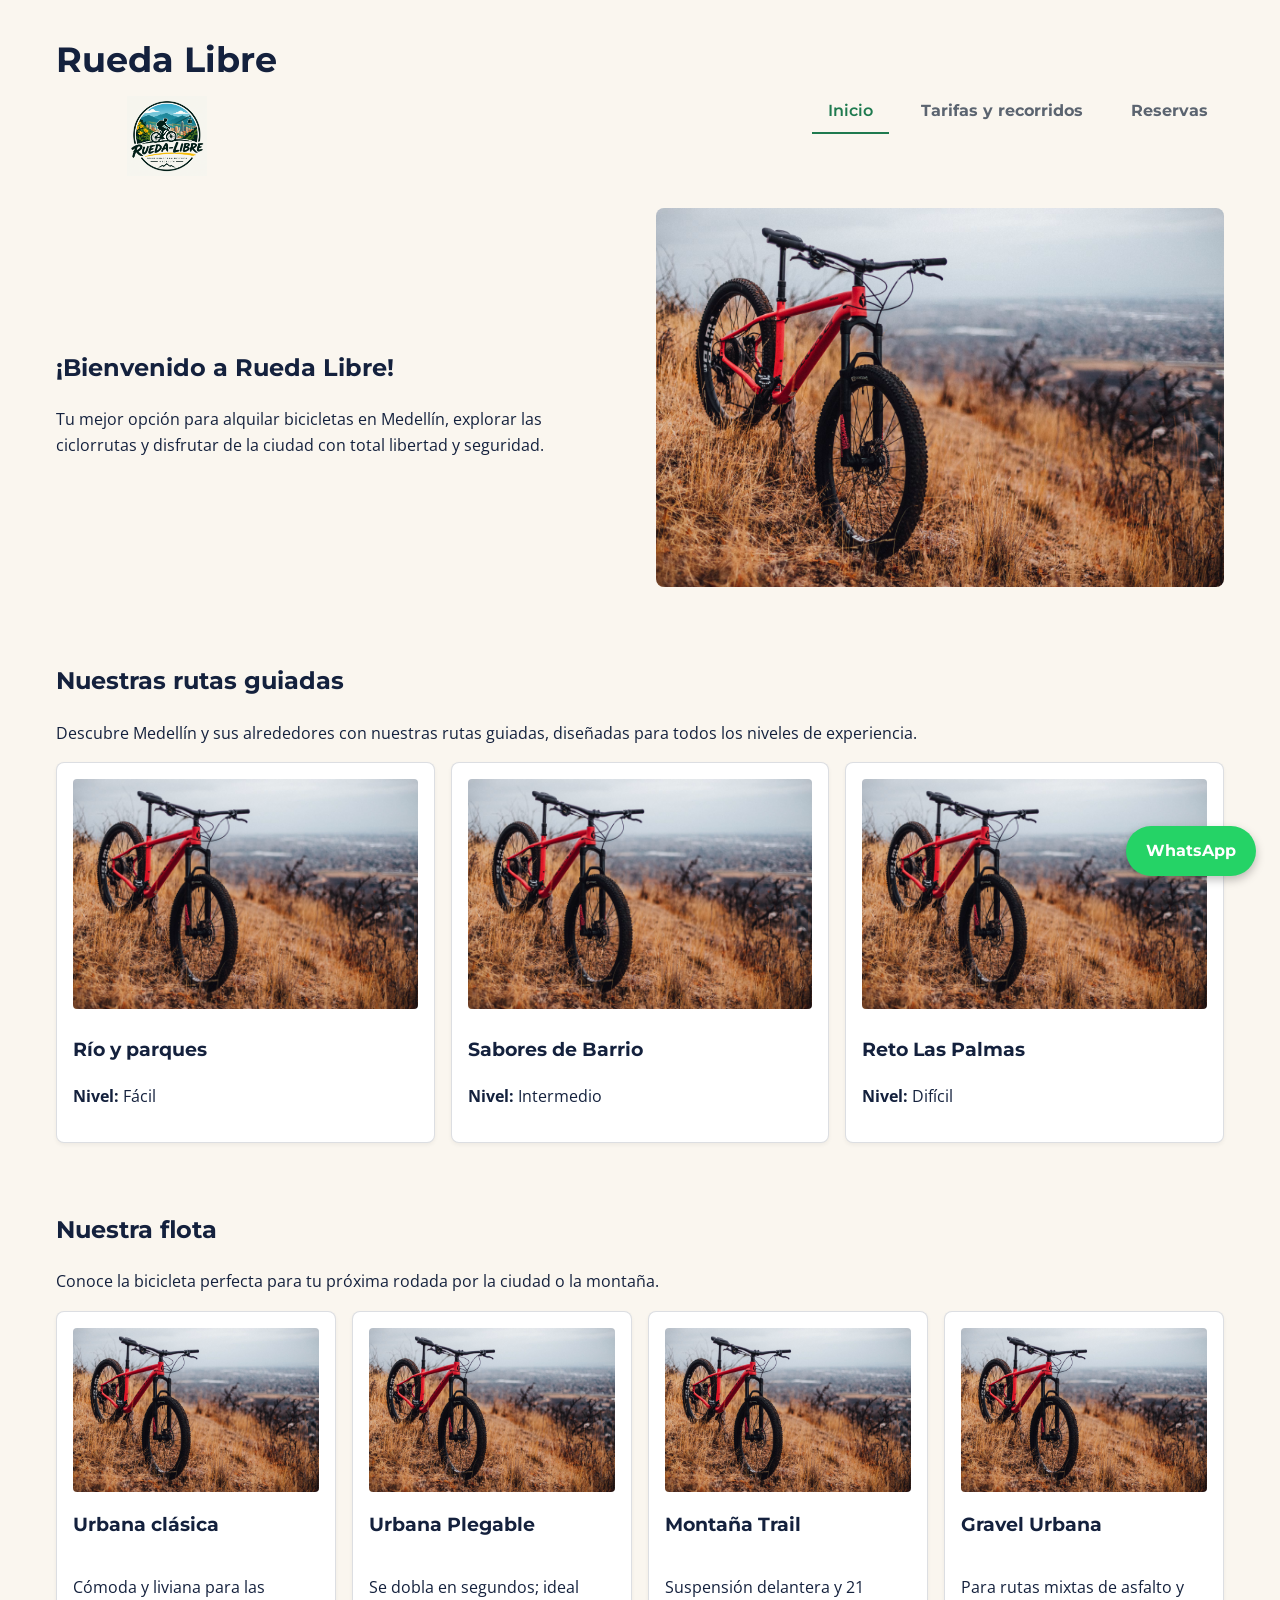
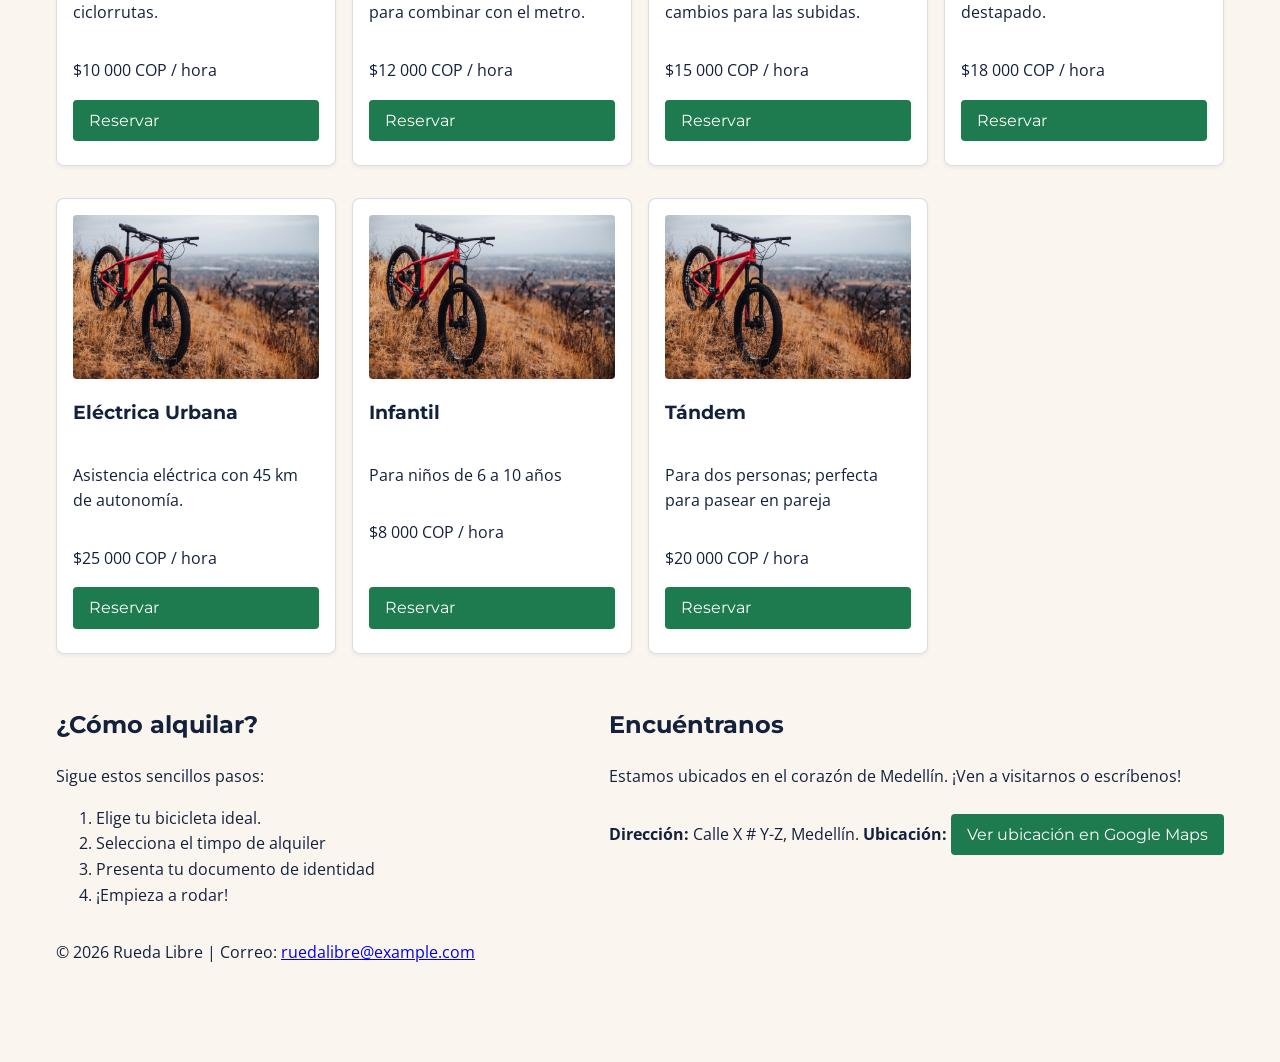
==== commit 2498b07a: "Semana 2, dia 1, minireto 3" ====
--- a/index.html
+++ b/index.html
@@ -87,15 +87,47 @@
         <ol>: Lista ordenada (numérica), utilizada en los pasos de alquiler.-->
         
         <main>
-        <section>
+        <section class ="portada-inicio">
+            <div class="portada-texto">
         <h2>¡Bienvenido a Rueda Libre!</h2>
     <p>Tu mejor opción para
         alquilar bicicletas en Medellín, explorar las 
         ciclorrutas y disfrutar de la ciudad con total 
         libertad y seguridad. 
     </p>
+    </div>
+    <div class="portada-imagen">
+        <img src="img/bici-tradicional.avif" alt="Ciclista disfrutando rueda libre" width="500" height="350">
+    </div>
        </section>
     
+    <section id="galeria-rutas">
+        <h2> Nuestras rutas guiadas</h2>
+        <p>Descubre Medellín y sus alrededores con nuestras rutas guiadas,
+             diseñadas para todos los niveles de experiencia.</p>
+
+        <div class="contenedor-grid-rutas">
+            
+            <article class="tarjeta-ruta">
+                <img src="img/bici-tradicional.avif" alt="Ruta por la ciudad" width="300" height="200">
+                <h3>Río y parques</h3>
+                <p><strong>Nivel:</strong> Fácil</p>
+            </article>
+
+            <article class="tarjeta-ruta">
+                <img src="img/bici-tradicional.avif" alt="Ruta por la montaña" width="300" height="200">
+                <h3>Sabores de Barrio</h3>
+                <p><strong>Nivel:</strong> Intermedio</p>
+            </article>
+
+            <article class="tarjeta-ruta">
+                <img src="img/bici-tradicional.avif" alt="Ruta por la montaña" width="300" height="200">
+                <h3>Reto Las Palmas</h3>
+                <p><strong>Nivel:</strong> Difícil</p>
+            </article>
+        </div>
+    </section>
+
        <section id="flota">   
         <h2>   
         Nuestra flota
@@ -104,7 +136,6 @@
         Conoce la bicicleta perfecta para tu próxima rodada por la ciudad o la montaña.
       </p>
 
-
       <!--Contenedor padre de la cuadricula-->
       <div class="contenedor-grid-flota">
 
@@ -124,6 +155,7 @@
                 alt="Bicicleta de ruta" width="300" height="200">
                 <h3>Urbana Plegable</h3>
             <p>Se dobla en segundos; ideal para combinar con el metro.</p>
+            <p class="precio">$12 000 COP / hora </p>
             <a href="paginas/reservas.html" class="btn-cta">Reservar</a>
         </article>
 
--- a/css/styles.css
+++ b/css/styles.css
@@ -29,6 +29,9 @@
     --espacio-md: 1.0rem;   /* 16px aprox */
     --espacio-lg: 2.0rem;   /* 32px aprox */
 } 
+
+
+
 
 /* Reset universal para un cálculo de caja predecible */
 *, *::before, *::after {
@@ -102,6 +105,49 @@
 /* 3. NAVEGACIÓN Y ENCABEZADO                 */
 /* ========================================== */
 
+.portada-inicio {
+    display: grid; /* Convierte al contenedor en una cuadrícula bidimensional (filas y columnas).*/
+    grid-template-columns: 1fr 1fr; /* Dos columnas iguales que reparten el espacio */
+    align-items: center; /* Centra verticalmente el contenido de cada columna */
+    gap: var(--espacio-lg); /* separacion limpia  entre texto e imagen */
+    margin-bottom: var(--espacio-lg);
+}
+
+.portada-imagen img {
+    width: 100%; /* La imagen ocupa todo el ancho de su columna */
+    height: auto; /* Mantiene la proporción original */
+    border-radius: 8px; /* Bordes redondeados para suavizar la imagen */
+}
+
+.contenedor-grid-rutas {
+    display: grid; /* Convierte al contenedor en una cuadrícula bidimensional (filas y columnas).*/
+    grid-template-columns: repeat(3, 1fr); /* Tres columnas iguales que reparten el espacio */
+    gap: var(--espacio-md); /* Separa tanto las filas como las columnas de forma limpia y uniforme, usando tu variable de espaciado. */
+    margin-bottom: var(--espacio-lg);
+}
+
+.tarjeta-ruta {
+    background-color: #FFFFFF;
+    border: 1px solid rgba(20, 33, 61, 0.15);
+    border-radius: 8px;
+    padding: var(--espacio-md);
+    box-shadow: 0 2px 4px rgba(0, 0, 0, 0.05);
+}
+
+.tarjeta-ruta img {
+    width: 100%;
+    height: auto;
+    border-radius: 4px;
+}
+
+.contenedor-reservas{
+display: grid;
+grid-template-columns: 2fr 1fr; /* Formulario toma 2 partes y el contacto 1 parte */
+gap: var(--espacio-lg); /* Espacio entre el formulario y la información de contacto */
+align-items: start; /* Alinea el contenido al inicio de la fila */
+}
+
+
 /* Contenedor del título y logo en columna y centrados */
 .logo-marca {
     display: flex;
@@ -112,6 +158,14 @@
     margin-bottom: var(--espacio-md);
 }
 
+.fila-formulario-doble {
+    display: flex;
+    gap: var(--espacio-md);
+}
+
+.fila-formulario-doble .grupo-formulario {
+    flex: 1; /* Cada grupo de formulario ocupa la misma proporción del espacio disponible */
+}
 .img-logo {
     width: 80px;  
     height: auto;
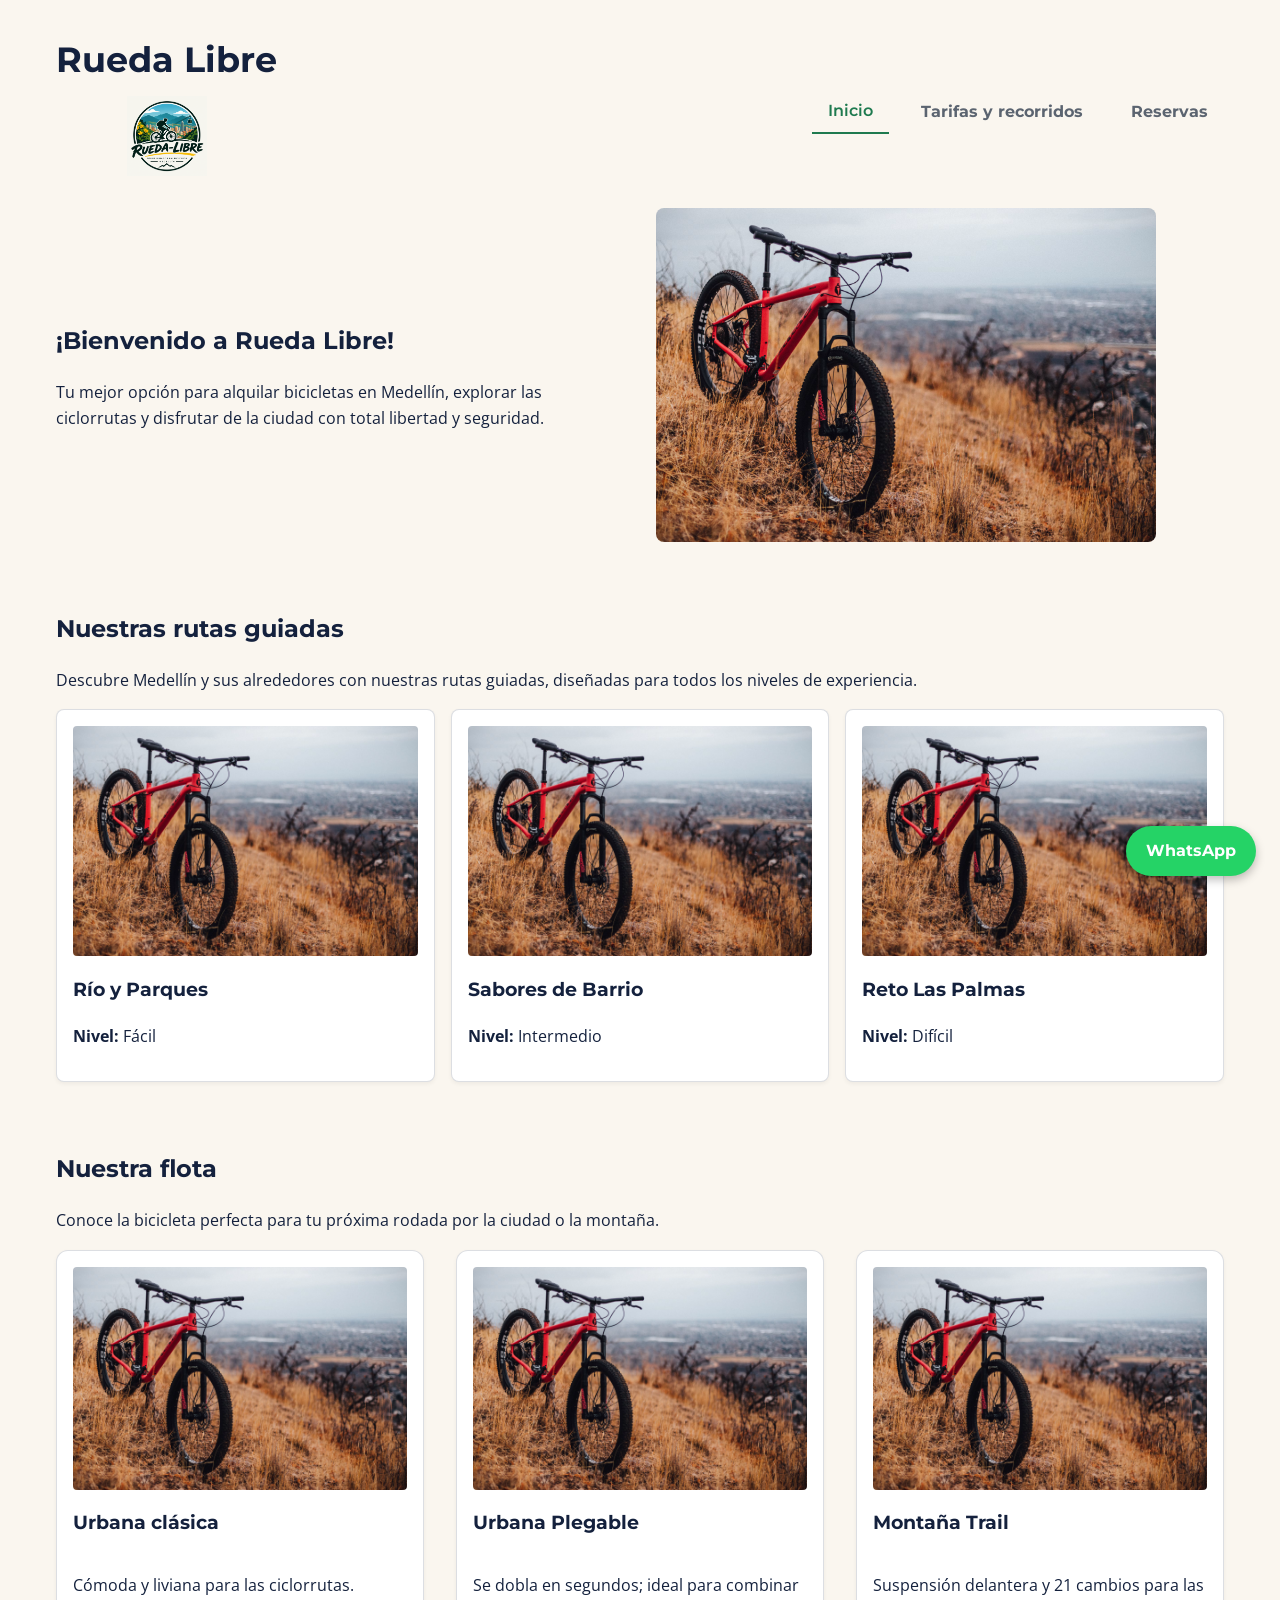
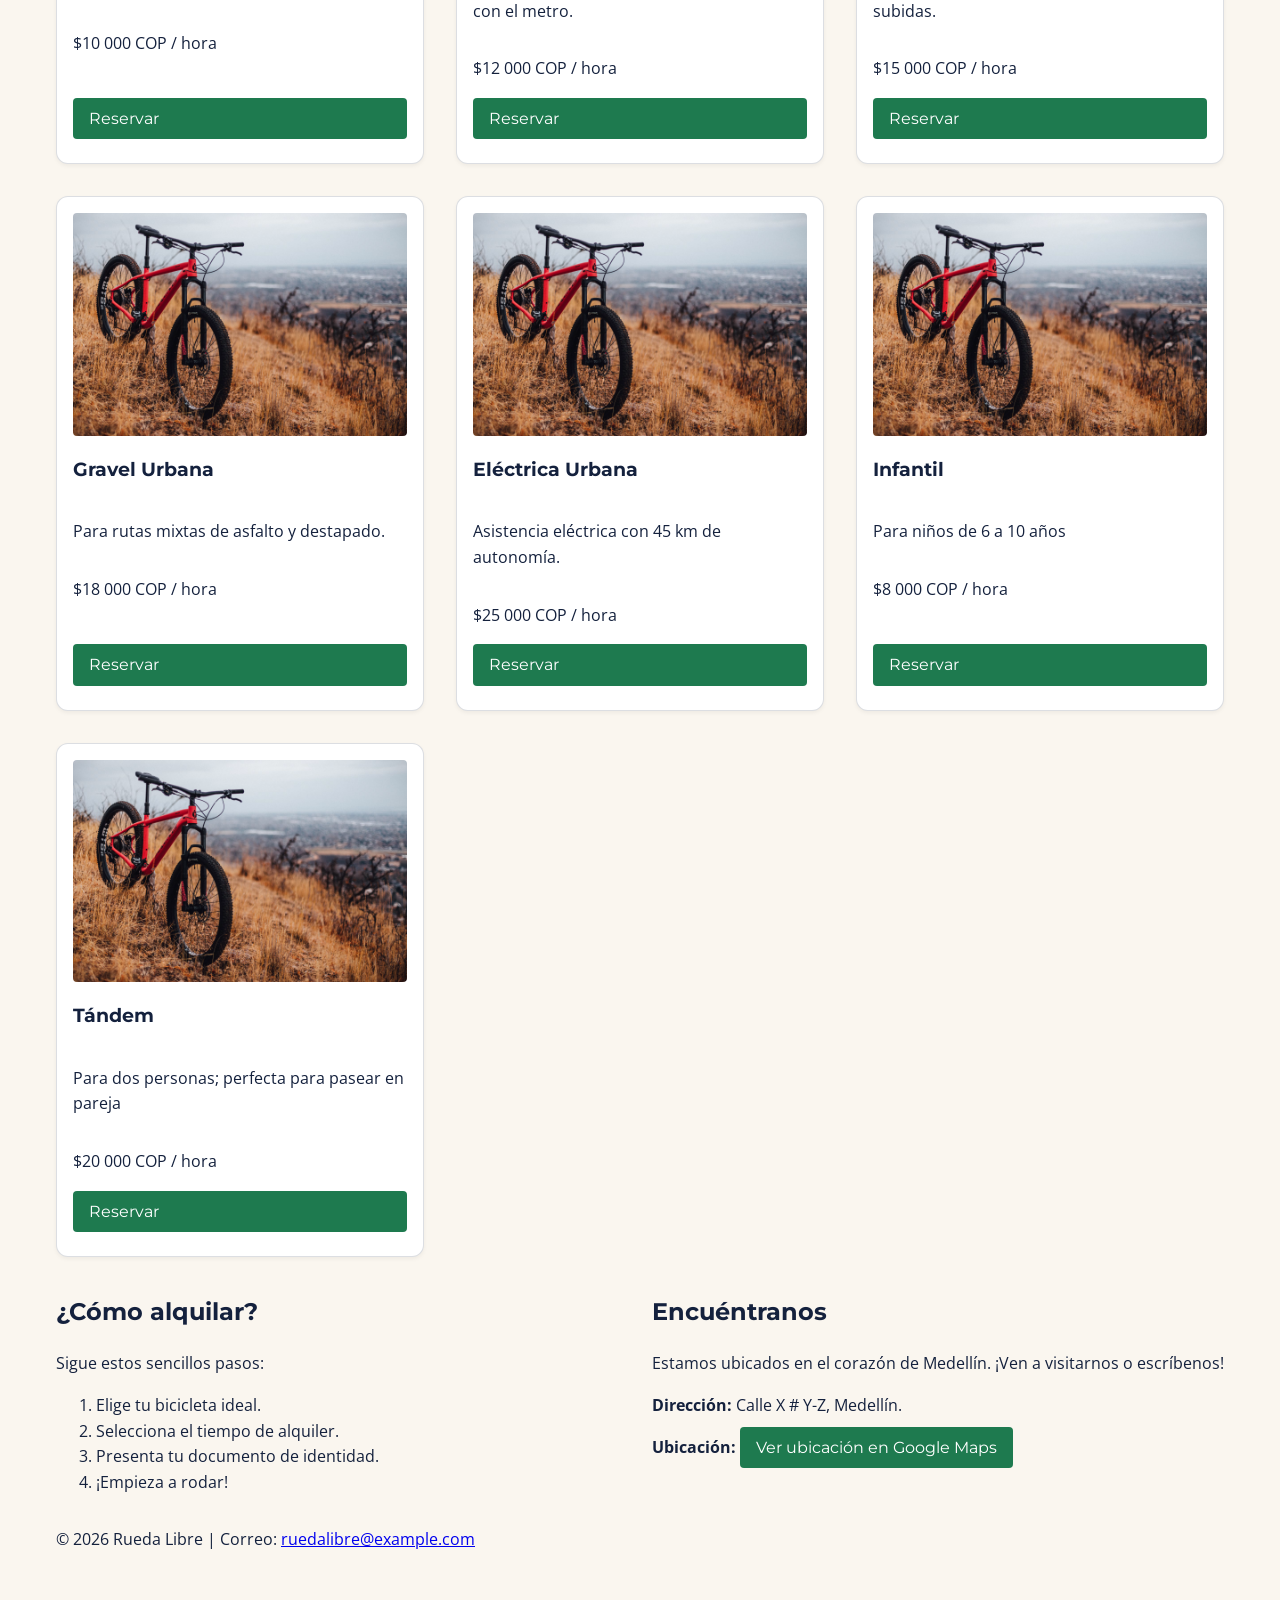
==== commit f9ba09df: "Semana 2, dia 1, reto 4" ====
--- a/index.html
+++ b/index.html
@@ -1,60 +1,26 @@
-<!--1. Configuración inicial y metadatos (<!DOCTYPE>, <html>, <head>)
-
-        <!DOCTYPE html>: Le indica al navegador que el documento utiliza HTML5 moderno.
-
-        <html lang="es">: Etiqueta raíz que encierra toda la página web y define el idioma español (es).
-
-        <head>: Contiene la "meta-información" invisible para el usuario (configuración, título de pestaña, fuentes e iconos).
-
-        <meta charset="UTF-8">: Define la codificación de caracteres para soportar tildes y eñes correctamente.
-
-        <meta name="viewport" ...>: Configura la escala para que la página sea responsiva en dispositivos móviles.
-
-        <link rel="icon" ...>: Define el favicon (icono de la pestaña).
-
-        <title>: Muestra el título de la página en la pestaña del navegador.
-
-        <link rel="preconnect"> y <link rel="stylesheet">: Conectan fuentes externas de Google Fonts y vinculan nuestra hoja de estilos CSS (css/styles.css). -->
 <!DOCTYPE html>
 <html lang="es">
 <head>
     <meta charset="UTF-8">
     <meta name="viewport" content="width=device-width, initial-scale=1.0">
+    <title>Rueda Libre | Alquiler de bicicletas en Medellín</title>
+    
+    <!-- Favicon -->
     <link rel="icon" type="image/png" href="img/logo.png">
-    <title>Rueda Libre | Alquiler de bicicletas en Medellín</title>
-    <!-- Google Fonts preconnect -->
-<link rel="preconnect" href="https://fonts.googleapis.com">
-<link rel="preconnect" href="https://fonts.gstatic.com" crossorigin>
-<!-- Importación de Montserrat (700) y Open Sans (400, 600) -->
-<link href="https://fonts.googleapis.com/css2?family=Montserrat:wght@700&family=Open+Sans:wght@400;600&display=swap"
- rel="stylesheet">
-<link rel="stylesheet" href="css/styles.css">
+    
+    <!-- Fuentes y CSS -->
+    <link rel="preconnect" href="https://fonts.googleapis.com">
+    <link rel="preconnect" href="https://fonts.gstatic.com" crossorigin>
+    <link href="https://fonts.googleapis.com/css2?family=Montserrat:wght@700&family=Open+Sans:wght@400;600&display=swap" rel="stylesheet">
+    <link rel="stylesheet" href="css/styles.css">
 </head>
+<body>
 
-<!--2. Cabecera y Navegación (<body>, <header>, <div>, <h1>, <nav>, <ul>, <li>, <a>)
-
-        <body>: Contiene todo el contenido visible de la página web.
-
-        <header>: Etiqueta semántica para la cabecera principal del sitio.
-
-        <div>: Contenedor genérico en bloque utilizado aquí (.logo-marca) para agrupar y posicionar el título y el logo.
-
-        <h1>: Encabezado principal de nivel 1 (el título más importante de la página).
-
-        <img src="..." alt="...">: Inserta una imagen con su ruta y su texto alternativo obligatorio (alt) para accesibilidad.
-
-        <nav>: Etiqueta semántica destinada específicamente a las barras de navegación.
-
-        <ul> y <li>: Lista desordenada y elementos de lista para estructurar los ítems del menú.
-
-        <a href="...">: Etiqueta de hipervínculo (ancla) para navegar a otras páginas o secciones.-->
-
-            <body>
+    <!-- Encabezado y Navegación -->
     <header> 
         <div class="logo-marca">
-    <h1>Rueda Libre</h1>
-      <img src="img/logo.png" alt="Logo de Rueda 
-    Libre" width="100" height="100" class ="img-logo">
+            <h1>Rueda Libre</h1>
+            <img src="img/logo.png" alt="Logo de Rueda Libre" width="100" height="100" class="img-logo">
         </div>
 
         <nav> 
@@ -64,199 +30,150 @@
                 <li><a href="paginas/reservas.html">Reservas</a></li>   
             </ul>
         </nav>
-
-  
     </header>
 
-    <!--3. Contenido Principal (<main>, <section>, <article>, <p>, <strong>, <em>, <ol>)
+    <!-- Contenido Principal -->
+    <main>
+        <!-- Portada / Hero -->
+        <section class="portada-inicio">
+            <div class="portada-texto">
+                <h2>¡Bienvenido a Rueda Libre!</h2>
+                <p>Tu mejor opción para alquilar bicicletas en Medellín, explorar las ciclorrutas y disfrutar de la ciudad con total libertad y seguridad.</p>
+            </div>
+            <div class="portada-imagen">
+                <img src="img/bici-tradicional.avif" alt="Ciclista disfrutando rueda libre" width="500" height="350">
+            </div>
+        </section>
+    
+        <!-- Galería de Rutas Guiadas -->
+        <section id="galeria-rutas">
+            <h2>Nuestras rutas guiadas</h2>
+            <p>Descubre Medellín y sus alrededores con nuestras rutas guiadas, diseñadas para todos los niveles de experiencia.</p>
 
-        <main>: Etiqueta semántica que envuelve el contenido central y exclusivo de la página.
+            <div class="contenedor-grid-rutas">
+                <article class="tarjeta-ruta">
+                    <img src="img/bici-tradicional.avif" alt="Ruta Río y Parques" width="300" height="200">
+                    <h3>Río y Parques</h3>
+                    <p><strong>Nivel:</strong> Fácil</p>
+                </article>
 
-        <section>: Define secciones temáticas o bloques de contenido agrupados.
+                <article class="tarjeta-ruta">
+                    <img src="img/bici-tradicional.avif" alt="Ruta Sabores de Barrio" width="300" height="200">
+                    <h3>Sabores de Barrio</h3>
+                    <p><strong>Nivel:</strong> Intermedio</p>
+                </article>
 
-        <h2>: Encabezado de nivel 2 para los títulos de cada sección.
+                <article class="tarjeta-ruta">
+                    <img src="img/bici-tradicional.avif" alt="Ruta Reto Las Palmas" width="300" height="200">
+                    <h3>Reto Las Palmas</h3>
+                    <p><strong>Nivel:</strong> Difícil</p>
+                </article>
+            </div>
+        </section>
 
-        <p>: Define un párrafo de texto.
+        <!-- Flota de Bicicletas -->
+        <section id="flota">   
+            <h2>Nuestra flota</h2>
+            <p>Conoce la bicicleta perfecta para tu próxima rodada por la ciudad o la montaña.</p>
 
-        <article>: Etiqueta semántica para contenidos independientes o autónomos (ideal para las tarjetas de servicios).
+            <div class="contenedor-grid-flota">
+                <!-- Modelo 1 -->
+                <article class="tarjeta-servicio">
+                    <img src="img/bici-tradicional.avif" alt="Bicicleta urbana clásica" width="300" height="200">
+                    <h3>Urbana clásica</h3>
+                    <p>Cómoda y liviana para las ciclorrutas.</p>
+                    <p class="precio">$10 000 COP / hora</p>
+                    <a href="paginas/reservas.html" class="btn-cta">Reservar</a>
+                </article>
 
-        <strong>: Etiqueta de texto en negrita con peso semántico (importancia).
+                <!-- Modelo 2 -->
+                <article class="tarjeta-servicio"> 
+                    <img src="img/bici-tradicional.avif" alt="Bicicleta urbana plegable" width="300" height="200">
+                    <h3>Urbana Plegable</h3>
+                    <p>Se dobla en segundos; ideal para combinar con el metro.</p>
+                    <p class="precio">$12 000 COP / hora</p>
+                    <a href="paginas/reservas.html" class="btn-cta">Reservar</a>
+                </article>
 
-        <em>: Etiqueta de texto en cursiva con énfasis semántico.
+                <!-- Modelo 3 -->
+                <article class="tarjeta-servicio">
+                    <img src="img/bici-tradicional.avif" alt="Bicicleta montaña trail" width="300" height="200">
+                    <h3>Montaña Trail</h3>
+                    <p>Suspensión delantera y 21 cambios para las subidas.</p> 
+                    <p class="precio">$15 000 COP / hora</p>
+                    <a href="paginas/reservas.html" class="btn-cta">Reservar</a>
+                </article>
 
-        <ol>: Lista ordenada (numérica), utilizada en los pasos de alquiler.-->
-        
-        <main>
-        <section class ="portada-inicio">
-            <div class="portada-texto">
-        <h2>¡Bienvenido a Rueda Libre!</h2>
-    <p>Tu mejor opción para
-        alquilar bicicletas en Medellín, explorar las 
-        ciclorrutas y disfrutar de la ciudad con total 
-        libertad y seguridad. 
-    </p>
-    </div>
-    <div class="portada-imagen">
-        <img src="img/bici-tradicional.avif" alt="Ciclista disfrutando rueda libre" width="500" height="350">
-    </div>
-       </section>
-    
-    <section id="galeria-rutas">
-        <h2> Nuestras rutas guiadas</h2>
-        <p>Descubre Medellín y sus alrededores con nuestras rutas guiadas,
-             diseñadas para todos los niveles de experiencia.</p>
+                <!-- Modelo 4 -->
+                <article class="tarjeta-servicio">
+                    <img src="img/bici-tradicional.avif" alt="Bicicleta gravel urbana" width="300" height="200">
+                    <h3>Gravel Urbana</h3>
+                    <p>Para rutas mixtas de asfalto y destapado.</p>
+                    <p class="precio">$18 000 COP / hora</p>
+                    <a href="paginas/reservas.html" class="btn-cta">Reservar</a>
+                </article>
 
-        <div class="contenedor-grid-rutas">
-            
-            <article class="tarjeta-ruta">
-                <img src="img/bici-tradicional.avif" alt="Ruta por la ciudad" width="300" height="200">
-                <h3>Río y parques</h3>
-                <p><strong>Nivel:</strong> Fácil</p>
-            </article>
+                <!-- Modelo 5 -->
+                <article class="tarjeta-servicio">
+                    <img src="img/bici-tradicional.avif" alt="Bicicleta eléctrica urbana" width="300" height="200">
+                    <h3>Eléctrica Urbana</h3>
+                    <p>Asistencia eléctrica con 45 km de autonomía.</p>
+                    <p class="precio">$25 000 COP / hora</p>
+                    <a href="paginas/reservas.html" class="btn-cta">Reservar</a>
+                </article>
 
-            <article class="tarjeta-ruta">
-                <img src="img/bici-tradicional.avif" alt="Ruta por la montaña" width="300" height="200">
-                <h3>Sabores de Barrio</h3>
-                <p><strong>Nivel:</strong> Intermedio</p>
-            </article>
+                <!-- Modelo 6 -->
+                <article class="tarjeta-servicio">
+                    <img src="img/bici-tradicional.avif" alt="Bicicleta infantil" width="300" height="200">
+                    <h3>Infantil</h3>
+                    <p>Para niños de 6 a 10 años</p>
+                    <p class="precio">$8 000 COP / hora</p>
+                    <a href="paginas/reservas.html" class="btn-cta">Reservar</a>
+                </article>
 
-            <article class="tarjeta-ruta">
-                <img src="img/bici-tradicional.avif" alt="Ruta por la montaña" width="300" height="200">
-                <h3>Reto Las Palmas</h3>
-                <p><strong>Nivel:</strong> Difícil</p>
-            </article>
-        </div>
-    </section>
+                <!-- Modelo 7 -->
+                <article class="tarjeta-servicio">
+                    <img src="img/bici-tradicional.avif" alt="Bicicleta tándem" width="300" height="200">
+                    <h3>Tándem</h3>
+                    <p>Para dos personas; perfecta para pasear en pareja</p>
+                    <p class="precio">$20 000 COP / hora</p>
+                    <a href="paginas/reservas.html" class="btn-cta">Reservar</a>
+                </article>
+            </div>
+        </section>
 
-       <section id="flota">   
-        <h2>   
-        Nuestra flota
-        </h2>
-      <p>
-        Conoce la bicicleta perfecta para tu próxima rodada por la ciudad o la montaña.
-      </p>
+        <!-- ¿Cómo Alquilar? -->
+        <section>
+            <h2>¿Cómo alquilar?</h2>
+            <p>Sigue estos sencillos pasos:</p>
+            <ol>
+                <li>Elige tu bicicleta ideal.</li>
+                <li>Selecciona el tiempo de alquiler.</li>
+                <li>Presenta tu documento de identidad.</li>
+                <li>¡Empieza a rodar!</li>
+            </ol>        
+        </section>
 
-      <!--Contenedor padre de la cuadricula-->
-      <div class="contenedor-grid-flota">
-
-        <!--Modelo 1-->
-        <article class="tarjeta-servicio">
-            <img src="img/bici-tradicional.avif"
-                alt="Bicicleta de ruta" width="300" height="200">
-                <h3>Urbana clásica</h3>
-            <p>Cómoda y liviana para las ciclorrutas.</p>
-            <p class="precio">$10 000 COP / hora </p>
-            <a href="paginas/reservas.html" class="btn-cta">Reservar</a>
-        </article>
-
-        <!--Modelo 2-->
-        <article class="tarjeta-servicio"> 
-            <img src="img/bici-tradicional.avif"
-                alt="Bicicleta de ruta" width="300" height="200">
-                <h3>Urbana Plegable</h3>
-            <p>Se dobla en segundos; ideal para combinar con el metro.</p>
-            <p class="precio">$12 000 COP / hora </p>
-            <a href="paginas/reservas.html" class="btn-cta">Reservar</a>
-        </article>
-
-        <!--Modelo 3-->
-        <article class="tarjeta-servicio">
-            <img src="img/bici-tradicional.avif"
-                alt="Bicicleta de ruta" width="300" height="200">
-        <h3>Montaña Trail</h3>
-            <p>Suspensión delantera y 21 cambios para las subidas.</p> 
-            <p class="precio">$15 000 COP / hora</p>
-                <a href="paginas/reservas.html" class="btn-cta">
-                    Reservar</a>
-        </article>
-
-        <!--Modelo 4-->
-        <article class="tarjeta-servicio">
-            <img src="img/bici-tradicional.avif"
-                alt="Bicicleta de ruta" width="300" height="200">
-                <h3>
-                    Gravel Urbana
-                </h3>
-            <p>Para rutas mixtas de asfalto y destapado.</p>
-                <p class="precio">$18 000 COP / hora </p>
-                <a href="paginas/reservas.html" class="btn-cta">Reservar</a>
-        </article>
-
-        <!--Modelo 5-->
-        <article class="tarjeta-servicio">
-            <img src="img/bici-tradicional.avif"
-                alt="Bicicleta de ruta" width="300" height="200">
-                <h3>Eléctrica Urbana</h3>
-                <p> Asistencia eléctrica con 45 km de autonomía.</p>
-                <p class="precio">$25 000 COP / hora </p>
-                <a href="paginas/reservas.html" class="btn-cta">Reservar</a>
-        </article>
-
-           <!--Modelo 6-->
-        <article class="tarjeta-servicio">
-           <img src="img/bici-tradicional.avif"
-                alt="Bicicleta de ruta" width="300" height="200">
-                <h3>Infantil</h3>
-                <p> Para niños de 6 a 10 años</p>
-                <p class="precio">$8 000 COP / hora </p>
-                <a href="paginas/reservas.html" class="btn-cta">Reservar</a>
-        </article>
-
-        <!--Modelo 7-->
-        <article class="tarjeta-servicio">
-            <img src="img/bici-tradicional.avif"
-            alt="Bicicleta de ruta" width="300" height="200">
-            <h3>Tándem</h3>
-            <p>Para dos personas; perfecta para pasear en pareja</p>
-            <p class="precio">$20 000 COP / hora </p>
-            <a href="paginas/reservas.html" class="btn-cta">Reservar</a>
-        </article>
-      </div>
-      
-    </section>
-    <section>
-        <h2>¿Cómo alquilar?</h2>
-        <p>Sigue estos sencillos pasos:</p>
-        <ol>
-            <li>Elige tu bicicleta ideal.</li>
-            <li>Selecciona el timpo de alquiler</li>
-            <li>Presenta tu documento de identidad</li>
-            <li>¡Empieza a rodar!</li>
-        </ol>        
-          
-    </section>
-    <section id="encuentranos">
-        <h2>Encuéntranos</h2>
-        <p>Estamos ubicados en el corazón de Medellín.
-             ¡Ven a visitarnos o escríbenos!</p>
+        <!-- Encuéntranos -->
+        <section id="encuentranos">
+            <h2>Encuéntranos</h2>
+            <p>Estamos ubicados en el corazón de Medellín. ¡Ven a visitarnos o escríbenos!</p>
             <p> 
-                <strong>Dirección:</strong> Calle X # Y-Z, Medellín. 
+                <strong>Dirección:</strong> Calle X # Y-Z, Medellín. <br>
                 <strong>Ubicación:</strong>
-                <a href ="https://maps.google.com" target="_blank"
-                 rel="noopener noreferrer" class="btn-cta">
-                Ver ubicación en Google Maps
+                <a href="https://maps.google.com" target="_blank" rel="noopener noreferrer" class="btn-cta">
+                    Ver ubicación en Google Maps
                 </a>
             </p>
-               
-    </section>
+        </section>
     </main>
 
-    <!--4. Pie de página y Botón Flotante (<footer>, atributos target y rel)
+    <!-- Pie de Página y Botón Flotante -->
+    <footer>
+        <p>&copy; 2026 Rueda Libre | Correo: <a href="mailto:ruedalibre@example.com">ruedalibre@example.com</a></p>
+    </footer>
 
-        <footer>: Etiqueta semántica para el pie de página.
+    <a href="https://wa.me/573000000000" class="btn-whatsapp" target="_blank" rel="noopener noreferrer">WhatsApp</a>
 
-        &copy;: Entidad HTML para mostrar el símbolo de derechos de autor (©).
-
-        target="_blank": Atributo de enlace (<a>) que abre la URL en una nueva pestaña del navegador.
-
-        rel="noopener noreferrer": Medida de seguridad obligatoria cuando se usa target="_blank" para prevenir vulnerabilidades de rendimiento y privacidad.-->
-
-        <footer>
-    <p>&copy; 2026 Rueda Libre | Correo: <a href="mailto:ruedalibre@example.com">
-        ruedalibre@example.com</a></p>
-</footer>
-<a href="https://wa.me/573000000000" class="btn-whatsapp" target="_blank" 
-rel="noopener noreferrer">WhatsApp</a>
-    </body>
-
+</body>
 </html>
--- a/css/styles.css
+++ b/css/styles.css
@@ -1,41 +1,29 @@
-/*1. Variables Globales y Configuración Raíz (:root, Selector Universal)
-
-        :root: Pseudo-clase que representa la raíz del documento (<html>). Se usa para definir variables personalizadas (propiedades con --) que guardan colores, tipografías y espaciados reutilizables.
-
-        Selector universal (*) y pseudo-elementos (*::before, *::after): Aplica estilos a absolutamente todos los elementos de la página.
-
-        box-sizing: border-box: Modelo de caja que incluye el relleno (padding) y los bordes dentro del ancho y alto total, evitando que las cajas se desborden.
-
-        body: Define los estilos globales de la página (color de fondo, color de texto, tipografía, márgenes y un padding-bottom estratégico para que el botón flotante de WhatsApp no tape el contenido final).
-
-        Selector agrupado (h1, h2, h3, h4, h5, h6): Aplica la tipografía de títulos y color a todos los encabezados de forma unificada.*/
-        /* ========================================== */
+/* ========================================== */
 /* 1. VARIABLES Y CONFIGURACIÓN GLOBAL        */
 /* ========================================== */
 :root {
-    /* Colores oficiales de la marca */ 
     --color-verde: #1E7A4F;
     --color-naranja: #F39A2B;
     --color-azul: #14213D;
     --color-crema: #FAF6EF;
     --color-gris: #5B6470;
 
-    /* Tipografías con fuentes de respaldo */
     --font-titulo: 'Montserrat', sans-serif;
     --font-texto: 'Open Sans', sans-serif;
 
-    /* Escala de espaciado en rem */
-    --espacio-sm: 0.5rem;   /* 8px aprox */
-    --espacio-md: 1.0rem;   /* 16px aprox */
-    --espacio-lg: 2.0rem;   /* 32px aprox */
+    --espacio-sm: 0.5rem;
+    --espacio-md: 1.0rem;
+    --espacio-lg: 2.0rem;
 } 
 
-
-
-
-/* Reset universal para un cálculo de caja predecible */
 *, *::before, *::after {
     box-sizing: border-box;
+}
+
+img {
+    max-width: 100%;
+    height: auto;
+    display: block;
 }
 
 body {
@@ -45,84 +33,114 @@
     margin: 0;
     padding: var(--espacio-md);
     line-height: 1.6;
-    padding-bottom: 5rem; /* Espacio inferior para evitar que el botón de WhatsApp tape el contenido */
-}
-
-/* Selector agrupado para aplicar la tipografía de títulos a todos los encabezados */
+    padding-bottom: 5rem;
+}
+
 h1, h2, h3, h4, h5, h6 {
     font-family: var(--font-titulo);
     color: var(--color-azul);
 }
 
-/*2. Layout y Estructura General (header, main, footer)
-
-        Selector múltiple (header, main, footer): Agrupa los contenedores principales de la página para limitar su ancho máximo (max-width: 75rem) y centrarlos automáticamente en la pantalla con márgenes laterales automáticos (margin-left: auto; margin-right: auto;).
-
-        header: Añade un espacio superior e inferior interno específico (padding) para separar el encabezado.*/
-        /* ========================================== */
-/* 2. LAYOUT (Estructura general)             */
+/* ========================================== */
+/* 2. LAYOUT Y ESTRUCTURA GENERAL             */
 /* ========================================== */
 header, 
 main, 
 footer {
-    max-width: 75rem;       /* Ancho máximo de contenedor (1200px) */
-    margin-left: auto;      /* Centrado horizontal automático */
+    max-width: 75rem;
+    margin-left: auto;
     margin-right: auto;     
     padding-left: var(--espacio-md);
     padding-right: var(--espacio-md);
-    display:flex; 
-    justify-content: space-between; /* Distribuye los bloques en fila de forma uniforme */
-    align-items: flex-start; /* Los alinea por la parte superior */
+    display: flex; 
+    justify-content: space-between;
+    align-items: flex-start;
     flex-wrap: wrap;
     gap: var(--espacio-md);
 }
 
 header {
-    max-width: 75rem;
-    margin-left: auto;
-    margin-right: auto;
-    padding-top: var(--espacio-md);
-    padding-bottom: var(--espacio-md);
-    display: flex;
-    justify-content: space-between; /* Empuja un hijo a la izquierda y otro a la derecha */
-    align-items: center; /* Los centra verticalmente entre sí */
-}
-
-/*3. Navegación y Encabezado (.logo-marca, nav ul, #menu a)
-
-        .logo-marca: Clase que utiliza Flexbox (display: flex) para apilar el título y el logo en columna (flex-direction: column) y centrarlos horizontalmente (align-items: center).
-
-        .img-logo: Fija el ancho del logotipo a 80px manteniendo su proporción con height: auto.
-
-        nav ul: Elimina las viñetas predeterminadas (list-style: none), quita márgenes/rellenos y organiza los elementos en fila horizontal centrados mediante display: flex y justify-content: center.
-
-        Selector por ID y etiqueta (#menu a): Estiliza los enlaces dentro del menú aplicando transiciones suaves de color.
-
-        Selector de clase combinada (#menu a.activo): Da un estilo visual diferenciado (texto verde y borde inferior) al enlace de la página actual.
-
-        Pseudo-clases de interacción (:hover y :focus): Controlan el cambio de color al pasar el cursor o al navegar mediante la tecla Tab del teclado (accesibilidad).
-        /* ========================================== */
-/* 3. NAVEGACIÓN Y ENCABEZADO                 */
-/* ========================================== */
-
+    padding: var(--espacio-md);
+    flex-direction: column; 
+    align-items: center;
+}
+
+/* ========================================== */
+/* 3. NAVEGACIÓN Y COMPONENTES (MÓVIL BASE)   */
+/* ========================================== */
+.logo-marca {
+    display: flex;
+    flex-direction: column; 
+    align-items: center;    
+    text-align: center;     
+    gap: var(--espacio-sm); 
+    margin-bottom: var(--espacio-md);
+}
+
+.img-logo {
+    width: 80px;  
+    height: auto;
+}
+
+.logo-marca h1 {
+    margin: 0;
+    font-size: 2.2rem;
+}
+
+nav ul {
+    list-style: none;     
+    padding: 0;           
+    margin: 0;            
+    display: flex;        
+    flex-direction: column;
+    align-items: center;
+    gap: var(--espacio-sm); 
+}
+
+#menu a {
+    color: var(--color-gris);
+    text-decoration: none;
+    padding: var(--espacio-sm) var(--espacio-md);
+    display: inline-block;
+    font-family: var(--font-titulo);
+    font-weight: bold;
+    transition: color 0.3s ease;
+}
+
+#menu a.activo {
+    color: var(--color-verde);
+    font-weight: 600;
+    border-bottom: 2px solid var(--color-verde);
+} 
+
+#menu a:hover,
+#menu a:focus {
+    color: var(--color-verde);
+    outline: none; 
+    text-decoration: underline;
+}
+
+#menu a:focus {
+    background-color: rgba(30, 122, 79, 0.1);
+    border-radius: 4px;
+}
+
+/* Secciones principales en columna para móvil */
 .portada-inicio {
-    display: grid; /* Convierte al contenedor en una cuadrícula bidimensional (filas y columnas).*/
-    grid-template-columns: 1fr 1fr; /* Dos columnas iguales que reparten el espacio */
-    align-items: center; /* Centra verticalmente el contenido de cada columna */
-    gap: var(--espacio-lg); /* separacion limpia  entre texto e imagen */
+    display: flex;
+    flex-direction: column;
+    gap: var(--espacio-md);
     margin-bottom: var(--espacio-lg);
 }
 
 .portada-imagen img {
-    width: 100%; /* La imagen ocupa todo el ancho de su columna */
-    height: auto; /* Mantiene la proporción original */
-    border-radius: 8px; /* Bordes redondeados para suavizar la imagen */
+    border-radius: 8px;
 }
 
 .contenedor-grid-rutas {
-    display: grid; /* Convierte al contenedor en una cuadrícula bidimensional (filas y columnas).*/
-    grid-template-columns: repeat(3, 1fr); /* Tres columnas iguales que reparten el espacio */
-    gap: var(--espacio-md); /* Separa tanto las filas como las columnas de forma limpia y uniforme, usando tu variable de espaciado. */
+    display: flex;
+    flex-direction: column;
+    gap: var(--espacio-md);
     margin-bottom: var(--espacio-lg);
 }
 
@@ -138,130 +156,65 @@
     width: 100%;
     height: auto;
     border-radius: 4px;
-}
-
-.contenedor-reservas{
-display: grid;
-grid-template-columns: 2fr 1fr; /* Formulario toma 2 partes y el contacto 1 parte */
-gap: var(--espacio-lg); /* Espacio entre el formulario y la información de contacto */
-align-items: start; /* Alinea el contenido al inicio de la fila */
-}
-
-
-/* Contenedor del título y logo en columna y centrados */
-.logo-marca {
-    display: flex;
-    flex-direction: column; 
-    align-items: center;    
-    text-align: center;     
-    gap: var(--espacio-sm); 
-    margin-bottom: var(--espacio-md);
+    margin: 0 auto;    
+}
+
+.contenedor-reservas {
+    display: flex;
+    flex-direction: column;
+    gap: var(--espacio-lg);
+}
+
+/* Contenedor de Tarifas (Mobile-First: 1 columna) */
+.contenedor-tarifas {
+    display: flex;
+    flex-direction: column;
+    gap: var(--espacio-lg);
+    margin-bottom: var(--espacio-lg);
+    width: 100%;
 }
 
 .fila-formulario-doble {
     display: flex;
+    flex-direction: column;
     gap: var(--espacio-md);
 }
 
 .fila-formulario-doble .grupo-formulario {
-    flex: 1; /* Cada grupo de formulario ocupa la misma proporción del espacio disponible */
-}
-.img-logo {
-    width: 80px;  
-    height: auto;
-}
-
-.logo-marca h1 {
-    margin: 0;
-    font-size: 2.2rem;
-    color: var(--color-azul);
-    font-family: var(--font-titulo);
-}
-
-/* Estructura horizontal del menú */
-nav ul {
-    list-style: none;     
-    padding: 0;           
-    margin: 0;            
-    display: flex;        
-    justify-content: center; 
-    gap: var(--espacio-md); 
-    flex-wrap: wrap; /* Si la pantalla se encoge, los enlaces bajan de línea solos */
-}
-
-.contenedor-grid-flota {
-    display:grid; /* Convierte al contenedor en una cuadrícula bidimensional (filas y columnas).*/
-    grid-template-columns: repeat(auto-fit, minmax(280px, 1fr));
-    gap: var(--espacio-md) /*Separa tanto las filas como las columnas de forma limpia y uniforme, usando tu variable de espaciado.*/
-}
-
-/* Enlaces del menú principal */
-#menu a {
-    color: var(--color-gris);
-    text-decoration: none;
-    padding: var(--espacio-sm) var(--espacio-md);
-    display: inline-block;
-    font-family: var(--font-titulo);
-    font-weight: bold;
-    transition: color 0.3s ease;
-}
-
-#menu a.activo {
-    color: var(--color-verde);
-    font-weight: 600;
-    border-bottom: 2px solid var(--color-verde);
-} 
-
-#menu a:hover,
-#menu a:focus {
-    color: var(--color-verde);
-    outline: none; 
-    text-decoration: underline;
-}
-
-#menu a:focus {
-    background-color: rgba(30, 122, 79, 0.1); /* Fondo translúcido accesible al navegar con teclado */
-    border-radius: 4px;
-}
-
-
-/*4. Componentes: Tarjetas, Etiquetas y Botón Flotante (.tarjeta-servicio, .tarjeta-destacada, .etiqueta-nuevo, .btn-whatsapp)
-
-        .tarjeta-servicio: Estiliza las tarjetas de servicios como contenedores con fondo blanco, bordes redondeados y una sombra suave (box-shadow).
-
-        .tarjeta-destacada: Utiliza position: relative para convertirse en el contenedor ancla de elementos posicionados en su interior.
-
-        .etiqueta-nuevo: Utiliza position: absolute para fijarse exactamente en la esquina superior derecha (top y right) de la tarjeta destacada sin alterar el flujo del contenido.
-
-        .btn-whatsapp: Utiliza position: fixed junto con bottom y right para mantenerse flotando permanentemente en la esquina inferior derecha de la pantalla al hacer scroll, con un índice de capas elevado (z-index: 1000) para garantizar que siempre esté por encima de todo.
-
-        /* ========================================== */
-/* 4. COMPONENTES (Tarjetas, Etiquetas, WhatsApp)*/
-/* ========================================== */
-
-/* Tarjetas de servicios estándar */
+    flex: 1;
+}
+
+/* ========================================== */
+/* 4. COMPONENTES Y TARJETAS                  */
+/* ========================================== */
 .tarjeta-servicio {
     background-color: #FFFFFF;
     border: 1px solid rgba(20, 33, 61, 0.15);
-    border-radius: 8px;
+    border-radius: 12px;
     padding: var(--espacio-md);
-    margin-bottom: var(--espacio-md);
     box-shadow: 0 2px 4px rgba(0, 0, 0, 0.05);
-    display:flex;
-    flex-direction:column;
-}
+    display: flex;
+    flex-direction: column;
+    overflow: hidden;
+}
+
+.tarjeta-servicio img {
+    width: 100%;           
+    height: auto;
+    display: block;         
+    margin: 0 auto;         
+    border-radius: 4px;
+}
+
+
 .tarjeta-servicio .btn-cta {
-
-margin-top:auto;/* El truco de Flexbox: absorbe todo el espacio libre superior y empuja el botón al fondo */
-}
-
-
-/* Tarjeta destacada: POSICIONAMIENTO RELATIVE (Sirve de ancla para elementos absolutos internos) */
+    margin-top: auto;
+}
+
 .tarjeta-destacada {
     position: relative;
 }
 
-/* Etiqueta "Nuevo": POSICIONAMIENTO ABSOLUTE (Anclada a la esquina superior derecha sin alterar el flujo) */
 .etiqueta-nuevo {
     position: absolute;
     top: var(--espacio-md);
@@ -276,26 +229,19 @@
     box-shadow: 0 2px 4px rgba(0,0,0,0.1);
 }
 
-.tarjeta-servicio img {
-    width: 100%;
-    height: auto;
-    border-radius: 4px;
-}
-
-/* Botón flotante de WhatsApp: POSICIONAMIENTO FIXED (Permanente en la esquina inferior derecha) */
 .btn-whatsapp {
     position: fixed;
     bottom: 1.5rem;
     right: 1.5rem;
-    background-color: #25D366; /* Color oficial de WhatsApp */
+    background-color: #25D366;
     color: #FFFFFF;
     padding: 0.75rem 1.25rem;
-    border-radius: 50px; /* Estilo píldora */
+    border-radius: 50px;
     text-decoration: none;
     font-family: var(--font-titulo);
     font-weight: bold;
     box-shadow: 0 4px 10px rgba(0, 0, 0, 0.25);
-    z-index: 1000; /* Asegura que flote por encima de cualquier otro elemento */
+    z-index: 1000;
     transition: background-color 0.3s ease;
 }
 
@@ -305,40 +251,31 @@
     outline: 3px solid var(--color-naranja);
 }
 
-/*5. Tablas y Formularios (table, input, select, textarea, .btn-cta)
-
-        table: Define un ancho del 100% y colapsa los bordes dobles de las celdas con border-collapse: collapse.
-
-        th: Estiliza las celdas de encabezado con el color institucional verde y texto blanco.
-
-        Selector agrupado (.grupo-formulario, form div): Organiza los márgenes inferiores de cada bloque de formulario.
-
-        Selector de atributos múltiples (input[type="text"], etc.): Estiliza de forma uniforme los campos de entrada estirándolos al 100% de su contenedor.
-
-        .btn-cta: Define el diseño reutilizable para los botones de llamada a la acción en todo el sitio web.
-
-        Pseudo-clases de foco (input:focus, etc.): Añaden un borde y contorno resaltado al interactuar con los campos mediante teclado.*/
 /* ========================================== */
 /* 5. TABLAS Y FORMULARIOS                    */
 /* ========================================== */
-
 table {
     width: 100%;
     border-collapse: collapse; 
     margin-top: var(--espacio-md);
     margin-bottom: var(--espacio-md);
+    font-size: 0.85rem;
+    tabe-layout: fixed;
 }
 
 th, td {
-    padding: var(--espacio-sm) var(--espacio-md); 
-    border: 1px solid rgba(20, 33, 61, 0.2); 
-    text-align: left; 
+    padding: 0.4rem 0.3rem;
+    border: 1px solid rgba(20, 33, 61, 0.2);
+    text-align: left;
+    word-break: break-word;
+    hyphens:auto;    
 }
 
 th {
     background-color: var(--color-verde); 
     color: #FFFFFF; 
     font-family: var(--font-titulo); 
+    font-size: 0.8rem;
 }
 
 .grupo-formulario, 
@@ -354,7 +291,6 @@
     color: var(--color-gris);
 }
 
-/* Selector agrupado para estirar todos los campos del formulario al 100% */
 input[type="text"],
 input[type="email"],
 input[type="date"],
@@ -382,7 +318,6 @@
     font-family: var(--font-titulo);
 }
 
-/* Botón de llamada a la acción (CTA) general */
 .btn-cta {
     background-color: var(--color-verde);
     color: #FFFFFF;
@@ -402,7 +337,6 @@
     outline: 3px solid var(--color-naranja); 
 }
 
-/* Estados de foco interactivos para campos de entrada y accesibilidad */
 input:focus,
 select:focus,
 textarea:focus {
@@ -411,4 +345,77 @@
     border-color: var(--color-verde);
 }
 
-
+/* ========================================== */
+/* 6. MEDIA QUERIES (RESPONSIVO)              */
+/* ========================================== */
+
+/* Tablet (A partir de 768px) */
+@media (min-width: 768px) {
+    header {
+        flex-direction: row;
+        justify-content: space-between;
+    }
+    
+    nav ul {
+        flex-direction: row;
+        gap: var(--espacio-md);
+    }
+    
+    .portada-inicio {
+        display: grid;
+        grid-template-columns: 1fr 1fr;
+        align-items: center;
+        gap: var(--espacio-lg);
+    }
+    .contenedor-grid-rutas {
+        display: grid;
+        grid-template-columns: repeat(2, 1fr);
+        gap: var(--espacio-md);
+    }
+
+    .fila-formulario-doble {
+        flex-direction: row;
+    }
+
+    .fila-formulario-doble .grupo-formulario {
+        flex: 1;
+    }
+}
+
+/* Escritorio (A partir de 1200px) */
+@media (min-width: 1200px) {
+    .contenedor-grid-rutas {
+        display: grid;
+        grid-template-columns: repeat(3, 1fr);
+        gap: var(--espacio-md);
+    }
+
+    .contenedor-grid-flota {
+        display: grid;
+        grid-template-columns: repeat(3, 1fr);
+        gap: var(--espacio-lg);
+        width: 100%;
+    }
+    .contenedor-reservas {
+        display: grid;
+        grid-template-columns: 2fr 1fr;
+        align-items: start;
+    }
+
+    /* Las tablas de tarifas se acomodan en 2 columnas simétricas */
+    .contenedor-tarifas {
+        display: grid;
+        grid-template-columns: 1fr 1fr;
+        align-items: start;
+        gap: var(--espacio-lg);
+    }
+    .contenedor-tarifas > section {
+        display: flex;
+        flex-direction: column;
+        height: 100%;
+    }
+    .seccion-precios .btn-cta {
+        margin-top: auto;
+        align-self: flex-start;
+    }
+}
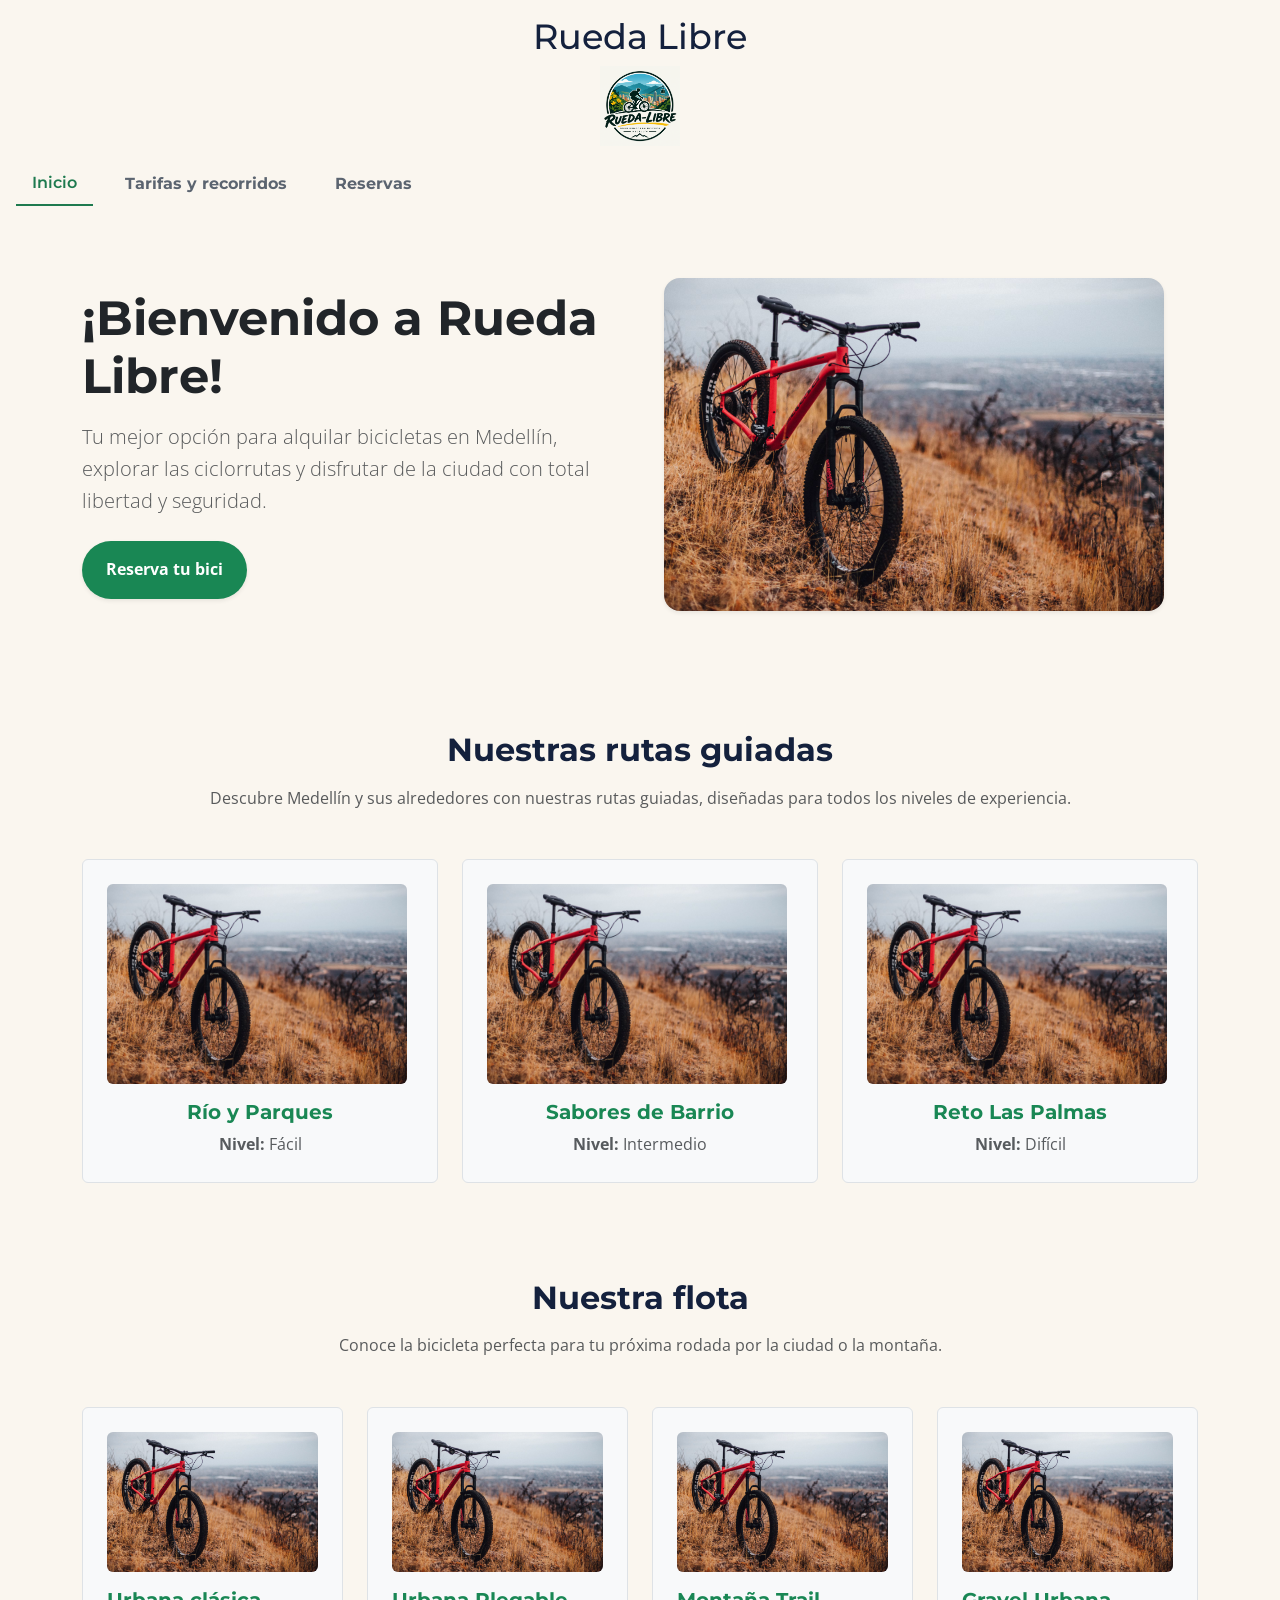
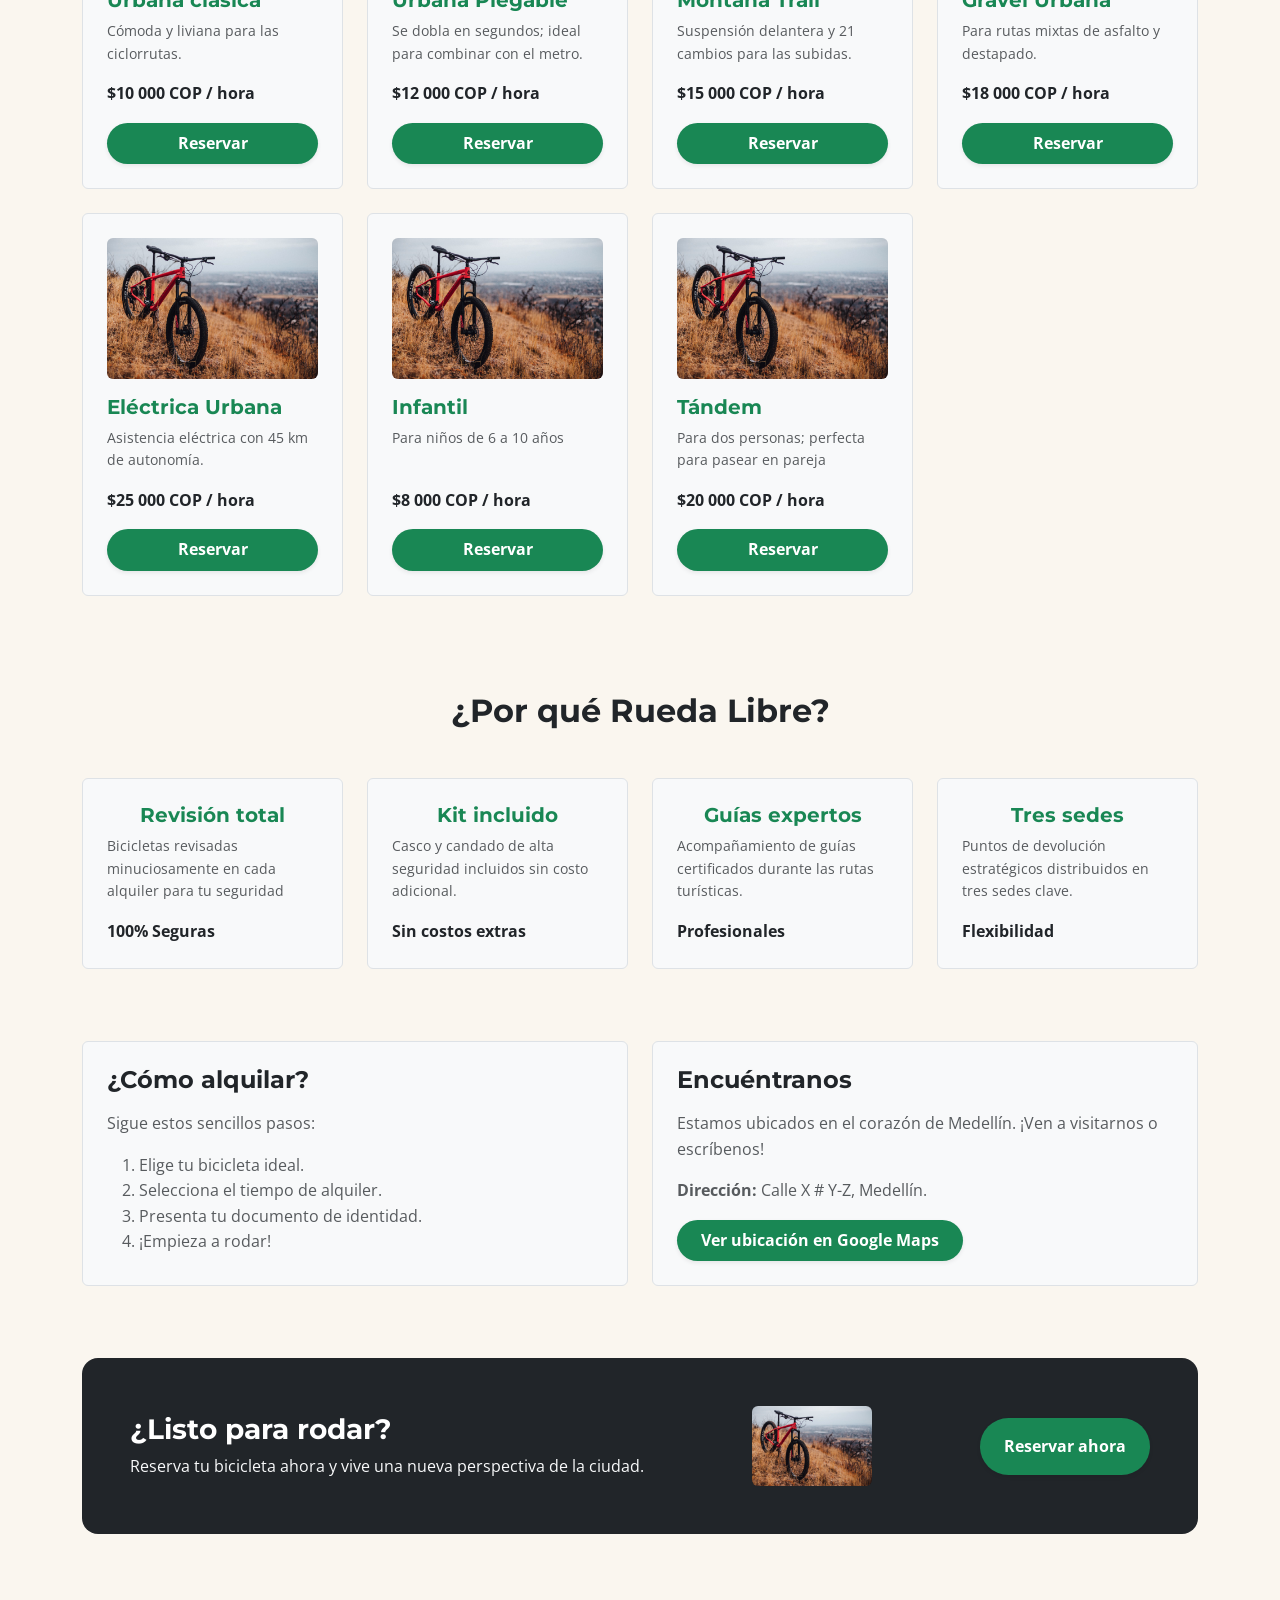
==== commit 42cf3072: "feat:bootstrap-fixed" ====
--- a/index.html
+++ b/index.html
@@ -4,15 +4,17 @@
     <meta charset="UTF-8">
     <meta name="viewport" content="width=device-width, initial-scale=1.0">
     <title>Rueda Libre | Alquiler de bicicletas en Medellín</title>
-    
     <!-- Favicon -->
     <link rel="icon" type="image/png" href="img/logo.png">
+
+    <!-- El CSS oficial de Bootstrap 5.3 por CDN -->
+    <link href="https://cdn.jsdelivr.net/npm/bootstrap@5.3.3/dist/css/bootstrap.min.css" rel="stylesheet" integrity="sha384-QWTKZyjpPEjISv5WaRU9OFeRpok6YctnYmDr5pNlyT2bRjXh0JMhjY6hW+ALEwIH" crossorigin="anonymous">
     
     <!-- Fuentes y CSS -->
     <link rel="preconnect" href="https://fonts.googleapis.com">
     <link rel="preconnect" href="https://fonts.gstatic.com" crossorigin>
     <link href="https://fonts.googleapis.com/css2?family=Montserrat:wght@700&family=Open+Sans:wght@400;600&display=swap" rel="stylesheet">
-    <link rel="stylesheet" href="css/styles.css">
+    <link rel="stylesheet" href="css/styles-bootstrap.css">
 </head>
 <body>
 
@@ -20,160 +22,256 @@
     <header> 
         <div class="logo-marca">
             <h1>Rueda Libre</h1>
-            <img src="img/logo.png" alt="Logo de Rueda Libre" width="100" height="100" class="img-logo">
+            <img src="img/logo.png" alt="Logo de Rueda Libre" width="100" height="100" class="img-logo"> 
         </div>
 
         <nav> 
             <ul id="menu">
-                <li><a href="index.html" class="activo">Inicio</a></li>
-                <li><a href="paginas/tarifas.html">Tarifas y recorridos</a></li>
-                <li><a href="paginas/reservas.html">Reservas</a></li>   
+                <li><a href="index-bootstrap.html" class="activo">Inicio</a></li>
+                <li><a href="paginas/tarifas-bootstrap.html">Tarifas y recorridos</a></li>
+                <li><a href="paginas/reservas-bootstrap.html">Reservas</a></li>   
             </ul>
         </nav>
     </header>
 
     <!-- Contenido Principal -->
     <main>
-        <!-- Portada / Hero -->
-        <section class="portada-inicio">
-            <div class="portada-texto">
-                <h2>¡Bienvenido a Rueda Libre!</h2>
-                <p>Tu mejor opción para alquilar bicicletas en Medellín, explorar las ciclorrutas y disfrutar de la ciudad con total libertad y seguridad.</p>
-            </div>
-            <div class="portada-imagen">
-                <img src="img/bici-tradicional.avif" alt="Ciclista disfrutando rueda libre" width="500" height="350">
+
+        <!-- 1. Portada / Hero -->
+        <section class="container py-5 my-4">
+            <div class="row align-items-center g-5">
+                <div class="col-12 col-lg-6 text-center text-lg-start">
+                    <h2 class="display-5 fw-bold text-dark mb-3">¡Bienvenido a Rueda Libre!</h2>
+                    <p class="lead text-muted mb-4">Tu mejor opción para alquilar bicicletas en Medellín, explorar las ciclorrutas y disfrutar de la ciudad con total libertad y seguridad.</p>
+                    <a href="paginas/reservas-bootstrap.html" class="bg-success text-white text-decoration-none fw-bold px-4 py-3 rounded-pill d-inline-block shadow-sm">
+                        Reserva tu bici
+                    </a>
+                </div>
+                <div class="col-12 col-lg-6">
+                    <img src="img/bici-tradicional.avif" alt="Ciclista disfrutando rueda libre" width="500" height="350" class="img-fluid rounded-4 shadow-sm">
+                </div>
             </div>
         </section>
     
-        <!-- Galería de Rutas Guiadas -->
-        <section id="galeria-rutas">
-            <h2>Nuestras rutas guiadas</h2>
-            <p>Descubre Medellín y sus alrededores con nuestras rutas guiadas, diseñadas para todos los niveles de experiencia.</p>
-
-            <div class="contenedor-grid-rutas">
-                <article class="tarjeta-ruta">
-                    <img src="img/bici-tradicional.avif" alt="Ruta Río y Parques" width="300" height="200">
-                    <h3>Río y Parques</h3>
-                    <p><strong>Nivel:</strong> Fácil</p>
-                </article>
-
-                <article class="tarjeta-ruta">
-                    <img src="img/bici-tradicional.avif" alt="Ruta Sabores de Barrio" width="300" height="200">
-                    <h3>Sabores de Barrio</h3>
-                    <p><strong>Nivel:</strong> Intermedio</p>
-                </article>
-
-                <article class="tarjeta-ruta">
-                    <img src="img/bici-tradicional.avif" alt="Ruta Reto Las Palmas" width="300" height="200">
-                    <h3>Reto Las Palmas</h3>
-                    <p><strong>Nivel:</strong> Difícil</p>
-                </article>
-            </div>
-        </section>
-
-        <!-- Flota de Bicicletas -->
-        <section id="flota">   
-            <h2>Nuestra flota</h2>
-            <p>Conoce la bicicleta perfecta para tu próxima rodada por la ciudad o la montaña.</p>
-
-            <div class="contenedor-grid-flota">
+        <!-- 2. Galería de Rutas Guiadas -->
+        <section id="galeria-rutas" class="container py-5">
+            <h2 class="text-center fw-bold mb-3">Nuestras rutas guiadas</h2>
+            <p class="text-center text-muted mb-5">Descubre Medellín y sus alrededores con nuestras rutas guiadas, diseñadas para todos los niveles de experiencia.</p>
+
+            <div class="row g-4">
+                <!-- Ruta 1 -->
+                <div class="col-12 col-md-4">
+                    <div class="p-4 border rounded bg-light h-100 text-center">
+                        <img src="img/bici-tradicional.avif" alt="Ruta Río y Parques" width="300" height="200" class="img-fluid rounded mb-3">
+                        <h3 class="fs-5 fw-bold text-success mb-2">Río y Parques</h3>
+                        <p class="text-muted m-0"><strong>Nivel:</strong> Fácil</p>
+                    </div>
+                </div>
+
+                <!-- Ruta 2 -->
+                <div class="col-12 col-md-4">
+                    <div class="p-4 border rounded bg-light h-100 text-center">
+                        <img src="img/bici-tradicional.avif" alt="Ruta Sabores de Barrio" class="img-fluid rounded mb-3" width="300" height="200">
+                        <h3 class="fs-5 fw-bold text-success mb-2">Sabores de Barrio</h3>
+                        <p class="text-muted m-0"><strong>Nivel:</strong> Intermedio</p>
+                    </div>
+                </div>
+
+                <!-- Ruta 3 -->
+                <div class="col-12 col-md-4">
+                    <div class="p-4 border rounded bg-light h-100 text-center">
+                        <img src="img/bici-tradicional.avif" alt="Ruta Reto Las Palmas" class="img-fluid rounded mb-3" width="300" height="200">
+                        <h3 class="fs-5 fw-bold text-success mb-2">Reto Las Palmas</h3>
+                        <p class="text-muted m-0"><strong>Nivel:</strong> Difícil</p>
+                    </div>
+                </div>
+            </div>
+        </section>
+
+        <!-- 3. Flota de Bicicletas -->
+        <section id="flota" class="container py-5">
+            <h2 class="text-center fw-bold mb-3">Nuestra flota</h2>
+            <p class="text-center text-muted mb-5">Conoce la bicicleta perfecta para tu próxima rodada por la ciudad o la montaña.</p>
+
+            <div class="row g-4">
                 <!-- Modelo 1 -->
-                <article class="tarjeta-servicio">
-                    <img src="img/bici-tradicional.avif" alt="Bicicleta urbana clásica" width="300" height="200">
-                    <h3>Urbana clásica</h3>
-                    <p>Cómoda y liviana para las ciclorrutas.</p>
-                    <p class="precio">$10 000 COP / hora</p>
-                    <a href="paginas/reservas.html" class="btn-cta">Reservar</a>
-                </article>
+                <div class="col-12 col-sm-6 col-lg-4 col-xl-3">
+                    <div class="p-4 border rounded bg-light h-100 d-flex flex-column">
+                        <img src="img/bici-tradicional.avif" alt="Bicicleta urbana clásica" class="img-fluid rounded mb-3" width="300" height="200">
+                        <h3 class="fs-5 fw-bold text-success mb-2">Urbana clásica</h3>
+                        <p class="text-muted small mb-3">Cómoda y liviana para las ciclorrutas.</p>
+                        <p class="fw-bold text-dark mt-auto mb-3">$10 000 COP / hora</p>
+                        <a href="paginas/reservas-bootstrap.html" class="bg-success text-white text-decoration-none fw-bold px-3 py-2 rounded-pill text-center shadow-sm">Reservar</a>
+                    </div>
+                </div>
 
                 <!-- Modelo 2 -->
-                <article class="tarjeta-servicio"> 
-                    <img src="img/bici-tradicional.avif" alt="Bicicleta urbana plegable" width="300" height="200">
-                    <h3>Urbana Plegable</h3>
-                    <p>Se dobla en segundos; ideal para combinar con el metro.</p>
-                    <p class="precio">$12 000 COP / hora</p>
-                    <a href="paginas/reservas.html" class="btn-cta">Reservar</a>
-                </article>
+                <div class="col-12 col-sm-6 col-lg-4 col-xl-3"> 
+                    <div class="p-4 border rounded bg-light h-100 d-flex flex-column">
+                        <img src="img/bici-tradicional.avif" alt="Bicicleta urbana plegable" class="img-fluid rounded mb-3" width="300" height="200">
+                        <h3 class="fs-5 fw-bold text-success mb-2">Urbana Plegable</h3>
+                        <p class="text-muted small mb-3">Se dobla en segundos; ideal para combinar con el metro.</p>
+                        <p class="fw-bold text-dark mt-auto mb-3">$12 000 COP / hora</p>
+                        <a href="paginas/reservas-bootstrap.html" class="bg-success text-white text-decoration-none fw-bold px-3 py-2 rounded-pill text-center shadow-sm">Reservar</a>
+                    </div>
+                </div>
 
                 <!-- Modelo 3 -->
-                <article class="tarjeta-servicio">
-                    <img src="img/bici-tradicional.avif" alt="Bicicleta montaña trail" width="300" height="200">
-                    <h3>Montaña Trail</h3>
-                    <p>Suspensión delantera y 21 cambios para las subidas.</p> 
-                    <p class="precio">$15 000 COP / hora</p>
-                    <a href="paginas/reservas.html" class="btn-cta">Reservar</a>
-                </article>
+                <div class="col-12 col-sm-6 col-lg-4 col-xl-3">
+                    <div class="p-4 border rounded bg-light h-100 d-flex flex-column">
+                        <img src="img/bici-tradicional.avif" alt="Bicicleta de montaña" class="img-fluid rounded mb-3" width="300" height="200">
+                        <h3 class="fs-5 fw-bold text-success mb-2">Montaña Trail</h3>
+                        <p class="text-muted small mb-3">Suspensión delantera y 21 cambios para las subidas.</p> 
+                        <p class="fw-bold text-dark mt-auto mb-3">$15 000 COP / hora</p>
+                        <a href="paginas/reservas-bootstrap.html" class="bg-success text-white text-decoration-none fw-bold px-3 py-2 rounded-pill text-center shadow-sm">Reservar</a>
+                    </div>
+                </div>
 
                 <!-- Modelo 4 -->
-                <article class="tarjeta-servicio">
-                    <img src="img/bici-tradicional.avif" alt="Bicicleta gravel urbana" width="300" height="200">
-                    <h3>Gravel Urbana</h3>
-                    <p>Para rutas mixtas de asfalto y destapado.</p>
-                    <p class="precio">$18 000 COP / hora</p>
-                    <a href="paginas/reservas.html" class="btn-cta">Reservar</a>
-                </article>
+                <div class="col-12 col-sm-6 col-lg-4 col-xl-3">
+                    <div class="p-4 border rounded bg-light h-100 d-flex flex-column">
+                        <img src="img/bici-tradicional.avif" alt="Bicicleta gravel" class="img-fluid rounded mb-3" width="300" height="200">
+                        <h3 class="fs-5 fw-bold text-success mb-2">Gravel Urbana</h3>
+                        <p class="text-muted small mb-3">Para rutas mixtas de asfalto y destapado.</p>
+                        <p class="fw-bold text-dark mt-auto mb-3">$18 000 COP / hora</p>
+                        <a href="paginas/reservas-bootstrap.html" class="bg-success text-white text-decoration-none fw-bold px-3 py-2 rounded-pill text-center shadow-sm">Reservar</a>
+                    </div>
+                </div>
 
                 <!-- Modelo 5 -->
-                <article class="tarjeta-servicio">
-                    <img src="img/bici-tradicional.avif" alt="Bicicleta eléctrica urbana" width="300" height="200">
-                    <h3>Eléctrica Urbana</h3>
-                    <p>Asistencia eléctrica con 45 km de autonomía.</p>
-                    <p class="precio">$25 000 COP / hora</p>
-                    <a href="paginas/reservas.html" class="btn-cta">Reservar</a>
-                </article>
+                <div class="col-12 col-sm-6 col-lg-4 col-xl-3">
+                    <div class="p-4 border rounded bg-light h-100 d-flex flex-column">
+                        <img src="img/bici-tradicional.avif" alt="Bicicleta eléctrica urbana" class="img-fluid rounded mb-3" width="300" height="200">
+                        <h3 class="fs-5 fw-bold text-success mb-2">Eléctrica Urbana</h3>
+                        <p class="text-muted small mb-3">Asistencia eléctrica con 45 km de autonomía.</p>
+                        <p class="fw-bold text-dark mt-auto mb-3">$25 000 COP / hora</p>
+                        <a href="paginas/reservas-bootstrap.html" class="bg-success text-white text-decoration-none fw-bold px-3 py-2 rounded-pill text-center shadow-sm">Reservar</a>
+                    </div>
+                </div>
 
                 <!-- Modelo 6 -->
-                <article class="tarjeta-servicio">
-                    <img src="img/bici-tradicional.avif" alt="Bicicleta infantil" width="300" height="200">
-                    <h3>Infantil</h3>
-                    <p>Para niños de 6 a 10 años</p>
-                    <p class="precio">$8 000 COP / hora</p>
-                    <a href="paginas/reservas.html" class="btn-cta">Reservar</a>
-                </article>
+                <div class="col-12 col-sm-6 col-lg-4 col-xl-3">
+                    <div class="p-4 border rounded bg-light h-100 d-flex flex-column">
+                        <img src="img/bici-tradicional.avif" alt="Bicicleta infantil" class="img-fluid rounded mb-3" width="300" height="200">
+                        <h3 class="fs-5 fw-bold text-success mb-2">Infantil</h3>
+                        <p class="text-muted small mb-3">Para niños de 6 a 10 años</p>
+                        <p class="fw-bold text-dark mt-auto mb-3">$8 000 COP / hora</p>
+                        <a href="paginas/reservas-bootstrap.html" class="bg-success text-white text-decoration-none fw-bold px-3 py-2 rounded-pill text-center shadow-sm">Reservar</a>
+                    </div>
+                </div>
 
                 <!-- Modelo 7 -->
-                <article class="tarjeta-servicio">
-                    <img src="img/bici-tradicional.avif" alt="Bicicleta tándem" width="300" height="200">
-                    <h3>Tándem</h3>
-                    <p>Para dos personas; perfecta para pasear en pareja</p>
-                    <p class="precio">$20 000 COP / hora</p>
-                    <a href="paginas/reservas.html" class="btn-cta">Reservar</a>
-                </article>
-            </div>
-        </section>
-
-        <!-- ¿Cómo Alquilar? -->
-        <section>
-            <h2>¿Cómo alquilar?</h2>
-            <p>Sigue estos sencillos pasos:</p>
-            <ol>
-                <li>Elige tu bicicleta ideal.</li>
-                <li>Selecciona el tiempo de alquiler.</li>
-                <li>Presenta tu documento de identidad.</li>
-                <li>¡Empieza a rodar!</li>
-            </ol>        
-        </section>
-
-        <!-- Encuéntranos -->
-        <section id="encuentranos">
-            <h2>Encuéntranos</h2>
-            <p>Estamos ubicados en el corazón de Medellín. ¡Ven a visitarnos o escríbenos!</p>
-            <p> 
-                <strong>Dirección:</strong> Calle X # Y-Z, Medellín. <br>
-                <strong>Ubicación:</strong>
-                <a href="https://maps.google.com" target="_blank" rel="noopener noreferrer" class="btn-cta">
-                    Ver ubicación en Google Maps
-                </a>
-            </p>
-        </section>
+                <div class="col-12 col-sm-6 col-lg-4 col-xl-3">
+                    <div class="p-4 border rounded bg-light h-100 d-flex flex-column">
+                        <img src="img/bici-tradicional.avif" alt="Bicicleta tándem" class="img-fluid rounded mb-3" width="300" height="200">
+                        <h3 class="fs-5 fw-bold text-success mb-2">Tándem</h3>
+                        <p class="text-muted small mb-3">Para dos personas; perfecta para pasear en pareja</p>
+                        <p class="fw-bold text-dark mt-auto mb-3">$20 000 COP / hora</p>
+                        <a href="paginas/reservas-bootstrap.html" class="bg-success text-white text-decoration-none fw-bold px-3 py-2 rounded-pill text-center shadow-sm">Reservar</a>
+                    </div>
+                </div>
+            </div>
+        </section>
+
+        <!-- 4. ¿Por qué Rueda Libre? -->
+        <section id="beneficios" class="container py-5">
+            <h2 class="text-center fw-bold mb-5 text-dark">¿Por qué Rueda Libre?</h2>
+            <div class="row g-4">
+
+                <!-- Beneficio 1 -->   
+                <div class="col-12 col-sm-6 col-lg-3">
+                    <div class="p-4 border rounded bg-light h-100 d-flex flex-column">
+                        <h3 class="text-center fs-5 fw-bold text-success mb-2">Revisión total</h3>
+                        <p class="text-muted small mb-3">Bicicletas revisadas minuciosamente en cada alquiler para tu seguridad</p>
+                        <span class="fw-bold text-dark mt-auto">100% Seguras</span>
+                    </div>
+                </div>
+            
+                <!-- Beneficio 2 -->
+                <div class="col-12 col-sm-6 col-lg-3">
+                    <div class="p-4 border rounded bg-light h-100 d-flex flex-column">
+                        <h3 class="text-center fs-5 fw-bold text-success mb-2">Kit incluido</h3>
+                        <p class="text-muted small mb-3">Casco y candado de alta seguridad incluidos sin costo adicional.</p>
+                        <span class="fw-bold text-dark mt-auto">Sin costos extras</span>
+                    </div>
+                </div>
+
+                <!-- Beneficio 3 -->
+                <div class="col-12 col-sm-6 col-lg-3">
+                    <div class="p-4 border rounded bg-light h-100 d-flex flex-column">
+                        <h3 class="text-center fs-5 fw-bold text-success mb-2">Guías expertos</h3>
+                        <p class="text-muted small mb-3">Acompañamiento de guías certificados durante las rutas turísticas.</p>
+                        <span class="fw-bold text-dark mt-auto">Profesionales</span>
+                    </div>
+                </div>
+
+                <!-- Beneficio 4 -->
+                <div class="col-12 col-sm-6 col-lg-3">
+                    <div class="p-4 border rounded bg-light h-100 d-flex flex-column">
+                        <h3 class="text-center fs-5 fw-bold text-success mb-2">Tres sedes</h3>
+                        <p class="text-muted small mb-3">Puntos de devolución estratégicos distribuidos en tres sedes clave.</p>
+                        <span class="fw-bold text-dark mt-auto">Flexibilidad</span>
+                    </div>
+                </div>
+            </div>
+        </section>
+
+        <!-- 5. ¿Cómo Alquilar? y Encuéntranos -->
+        <section class="container py-4">
+            <div class="row g-4">
+                <div class="col-12 col-md-6">
+                    <div class="p-4 border rounded bg-light h-100">
+                        <h3 class="fs-4 fw-bold text-dark mb-3">¿Cómo alquilar?</h3>
+                        <p class="text-muted">Sigue estos sencillos pasos:</p>
+                        <ol class="text-muted mb-0">
+                            <li>Elige tu bicicleta ideal.</li>
+                            <li>Selecciona el tiempo de alquiler.</li>
+                            <li>Presenta tu documento de identidad.</li>
+                            <li>¡Empieza a rodar!</li>
+                        </ol>
+                    </div>        
+                </div>
+
+                <div class="col-12 col-md-6" id="encuentranos">
+                    <div class="p-4 border rounded bg-light h-100">
+                        <h3 class="fs-4 fw-bold text-dark mb-3">Encuéntranos</h3>
+                        <p class="text-muted mb-3">Estamos ubicados en el corazón de Medellín. ¡Ven a visitarnos o escríbenos!</p>
+                        <p class="text-muted mb-3"><strong>Dirección:</strong> Calle X # Y-Z, Medellín.</p>
+                        <a href="https://maps.google.com" target="_blank" rel="noopener noreferrer" class="bg-success text-white text-decoration-none fw-bold px-4 py-2 rounded-pill d-inline-block shadow-sm">
+                            Ver ubicación en Google Maps
+                        </a>
+                    </div>
+                </div>
+            </div>
+        </section>
+
+        <!-- 6. Franja: ¿Listo para rodar? -->
+        <section class="container py-5">
+            <div class="bg-dark text-white p-4 p-md-5 rounded-4 d-flex flex-column flex-md-row justify-content-between align-items-center gap-4">
+                
+                <!-- Parte 1: El texto principal -->
+                <div>
+                    <h3 class="fs-3 fw-bold text-white mb-2">¿Listo para rodar?</h3>
+                    <p class="text-light m-0">Reserva tu bicicleta ahora y vive una nueva perspectiva de la ciudad.</p>
+                </div>
+
+                <!-- Parte 2: La imagen decorativa -->
+                <div>
+                    <img src="img/bici-tradicional.avif" alt="Ciclista decorativo" class="d-none d-md-block rounded" style="width: 120px; height: auto;">
+                </div>
+
+                <!-- Parte 3: El enlace con estilo de botón -->
+                <div>
+                    <a href="paginas/reservas-bootstrap.html" class="bg-success text-white text-decoration-none fw-bold px-4 py-3 rounded-pill d-inline-block shadow-sm">
+                        Reservar ahora
+                    </a>
+                </div>
+
+            </div>
+        </section>
+
     </main>
 
-    <!-- Pie de Página y Botón Flotante -->
-    <footer>
-        <p>&copy; 2026 Rueda Libre | Correo: <a href="mailto:ruedalibre@example.com">ruedalibre@example.com</a></p>
-    </footer>
-
-    <a href="https://wa.me/573000000000" class="btn-whatsapp" target="_blank" rel="noopener noreferrer">WhatsApp</a>
-
+    <script src="https://cdn.jsdelivr.net/npm/bootstrap@5.3.3/dist/js/bootstrap.bundle.min.js" integrity="sha384-YvpcrYf0tY3lHB60NNkmXc5s9fDVZLESaAA55NDzOxhy9GkcIdslK1eN7N6jIeHz" crossorigin="anonymous"></script>
 </body>
 </html>
